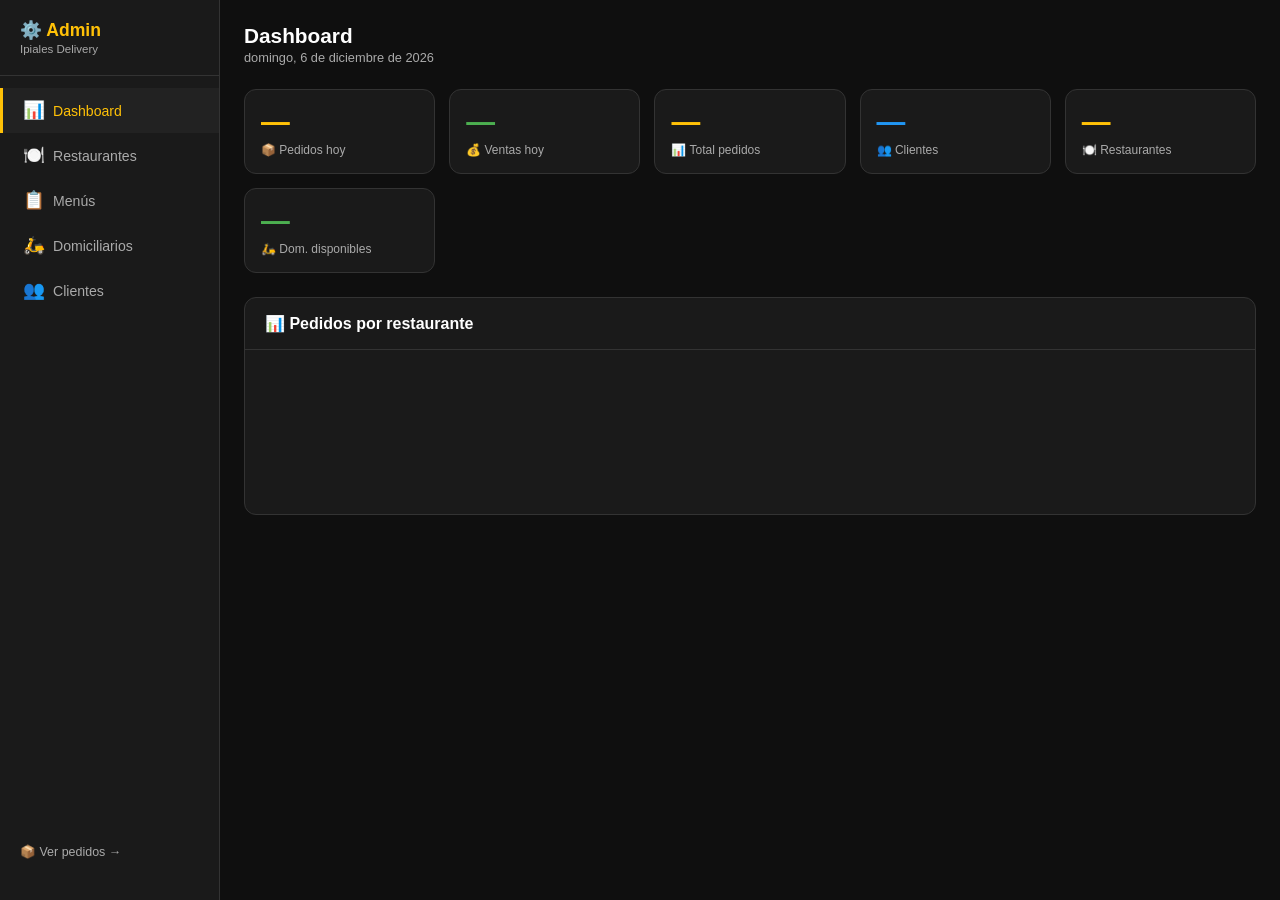
==== static/admin.html @ 7435d71d "Add files via upload" ====
<!DOCTYPE html>
<html lang="es">
<head>
<meta charset="UTF-8">
<meta name="viewport" content="width=device-width, initial-scale=1.0">
<title>Panel Admin — Ipiales Delivery</title>
<style>
*{margin:0;padding:0;box-sizing:border-box}
:root{--bg:#0f0f0f;--surface:#1a1a1a;--surface2:#222;--border:#333;--accent:#FFC107;--accent2:#F57C00;--text:#fff;--text2:#aaa;--red:#f44336;--green:#4CAF50;--blue:#2196F3}
body{font-family:'Segoe UI',sans-serif;background:var(--bg);color:var(--text);min-height:100vh}
/* LAYOUT */
.layout{display:flex;min-height:100vh}
.sidebar{width:220px;background:var(--surface);border-right:1px solid var(--border);padding:20px 0;position:fixed;top:0;left:0;height:100vh;display:flex;flex-direction:column;z-index:100}
.sidebar-logo{padding:0 20px 20px;border-bottom:1px solid var(--border);margin-bottom:12px}
.sidebar-logo h1{font-size:1.1rem;color:var(--accent)}
.sidebar-logo p{font-size:.72rem;color:var(--text2);margin-top:2px}
.nav-item{display:flex;align-items:center;gap:10px;padding:12px 20px;cursor:pointer;color:var(--text2);font-size:.88rem;transition:.15s;border-left:3px solid transparent}
.nav-item:hover{background:var(--surface2);color:var(--text)}
.nav-item.active{background:var(--surface2);color:var(--accent);border-left-color:var(--accent)}
.nav-item .icon{font-size:1.1rem;width:20px;text-align:center}
.main{margin-left:220px;padding:24px;flex:1}
/* TOPBAR */
.topbar{display:flex;justify-content:space-between;align-items:center;margin-bottom:24px;flex-wrap:wrap;gap:12px}
.topbar h2{font-size:1.3rem;font-weight:700}
.topbar p{font-size:.8rem;color:var(--text2);margin-top:2px}
/* STATS CARDS */
.stats-grid{display:grid;grid-template-columns:repeat(auto-fit,minmax(160px,1fr));gap:14px;margin-bottom:24px}
.stat-card{background:var(--surface);border:1px solid var(--border);border-radius:12px;padding:16px}
.stat-card .num{font-size:1.8rem;font-weight:700;color:var(--accent)}
.stat-card .lbl{font-size:.75rem;color:var(--text2);margin-top:4px}
.stat-card.green .num{color:var(--green)}
.stat-card.blue .num{color:var(--blue)}
/* SECTION */
.section{background:var(--surface);border:1px solid var(--border);border-radius:12px;overflow:hidden;margin-bottom:20px}
.section-header{display:flex;justify-content:space-between;align-items:center;padding:16px 20px;border-bottom:1px solid var(--border)}
.section-header h3{font-size:1rem;font-weight:700}
.section-body{padding:16px 20px}
/* BUTTONS */
.btn{padding:8px 16px;border:none;border-radius:8px;cursor:pointer;font-weight:600;font-size:.82rem;transition:.15s}
.btn-primary{background:var(--accent);color:#1a1a1a}.btn-primary:hover{background:var(--accent2)}
.btn-danger{background:var(--red);color:#fff}.btn-danger:hover{filter:brightness(.9)}
.btn-ghost{background:var(--surface2);color:var(--text2);border:1px solid var(--border)}.btn-ghost:hover{color:var(--text)}
.btn-sm{padding:5px 10px;font-size:.75rem}
.btn-success{background:var(--green);color:#fff}
/* TABLE */
table{width:100%;border-collapse:collapse;font-size:.84rem}
th{text-align:left;padding:10px 12px;color:var(--text2);font-weight:600;font-size:.75rem;text-transform:uppercase;border-bottom:1px solid var(--border)}
td{padding:10px 12px;border-bottom:1px solid var(--border);vertical-align:middle}
tr:last-child td{border-bottom:none}
tr:hover td{background:var(--surface2)}
/* BADGE */
.badge{display:inline-block;padding:2px 8px;border-radius:4px;font-size:.72rem;font-weight:700}
.badge-green{background:rgba(76,175,80,.2);color:var(--green)}
.badge-red{background:rgba(244,67,54,.2);color:var(--red)}
.badge-yellow{background:rgba(255,193,7,.2);color:var(--accent)}
/* MODAL */
.modal-overlay{position:fixed;inset:0;background:rgba(0,0,0,.7);display:flex;align-items:center;justify-content:center;z-index:999;padding:20px}
.modal{background:var(--surface);border:1px solid var(--border);border-radius:14px;padding:24px;width:100%;max-width:480px;max-height:90vh;overflow-y:auto}
.modal h3{font-size:1.1rem;margin-bottom:18px;font-weight:700}
.form-group{margin-bottom:14px}
.form-group label{display:block;font-size:.78rem;color:var(--text2);margin-bottom:6px;font-weight:600}
.form-group input,.form-group select,.form-group textarea{width:100%;padding:10px 12px;background:var(--surface2);border:1px solid var(--border);border-radius:8px;color:var(--text);font-size:.9rem;outline:none}
.form-group input:focus,.form-group select:focus,.form-group textarea:focus{border-color:var(--accent)}
.form-group textarea{resize:vertical;min-height:80px;font-family:inherit}
.modal-btns{display:flex;gap:8px;margin-top:18px;justify-content:flex-end}
/* TOGGLE */
.toggle-sm{width:36px;height:20px;background:#444;border-radius:10px;position:relative;cursor:pointer;transition:.2s;flex-shrink:0}
.toggle-sm.on{background:var(--green)}
.toggle-sm .knob{width:16px;height:16px;background:#fff;border-radius:50%;position:absolute;top:2px;left:2px;transition:.2s}
.toggle-sm.on .knob{left:18px}
/* CHART */
.chart-bars{display:flex;align-items:flex-end;gap:8px;height:120px;margin-top:12px}
.bar-wrap{flex:1;display:flex;flex-direction:column;align-items:center;gap:4px}
.bar{width:100%;background:linear-gradient(to top,var(--accent),var(--accent2));border-radius:4px 4px 0 0;min-height:4px;transition:.3s}
.bar-lbl{font-size:.65rem;color:var(--text2);text-align:center}
.bar-val{font-size:.7rem;color:var(--accent);font-weight:700}
/* EMPTY */
.empty-row td{text-align:center;color:var(--text2);padding:30px}
/* TOAST */
.toast{position:fixed;bottom:20px;right:20px;background:#333;color:#fff;padding:12px 18px;border-radius:10px;font-size:.85rem;opacity:0;transition:.3s;z-index:9999;pointer-events:none}
.toast.show{opacity:1}
.toast.success{background:#1b3a1b;border:1px solid var(--green);color:var(--green)}
.toast.error{background:#3a1b1b;border:1px solid var(--red);color:var(--red)}
/* RESPONSIVE */
@media(max-width:768px){.sidebar{display:none}.main{margin-left:0}}
</style>
</head>
<body>
<div class="layout">
  <!-- SIDEBAR -->
  <aside class="sidebar">
    <div class="sidebar-logo">
      <h1>⚙️ Admin</h1>
      <p>Ipiales Delivery</p>
    </div>
    <nav>
      <div class="nav-item active" onclick="showTab('dashboard')" id="nav-dashboard"><span class="icon">📊</span> Dashboard</div>
      <div class="nav-item" onclick="showTab('restaurantes')" id="nav-restaurantes"><span class="icon">🍽️</span> Restaurantes</div>
      <div class="nav-item" onclick="showTab('menu')" id="nav-menu"><span class="icon">📋</span> Menús</div>
      <div class="nav-item" onclick="showTab('domiciliarios')" id="nav-domiciliarios"><span class="icon">🛵</span> Domiciliarios</div>
      <div class="nav-item" onclick="showTab('clientes')" id="nav-clientes"><span class="icon">👥</span> Clientes</div>
    </nav>
    <div style="margin-top:auto;padding:20px">
      <a href="/panel" style="color:var(--text2);font-size:.78rem;text-decoration:none">📦 Ver pedidos →</a>
    </div>
  </aside>

  <!-- MAIN -->
  <main class="main">
    <!-- DASHBOARD -->
    <div id="tab-dashboard">
      <div class="topbar"><div><h2>Dashboard</h2><p id="fecha-actual"></p></div></div>
      <div class="stats-grid">
        <div class="stat-card"><div class="num" id="s-pedidos-hoy">—</div><div class="lbl">📦 Pedidos hoy</div></div>
        <div class="stat-card green"><div class="num" id="s-total-hoy">—</div><div class="lbl">💰 Ventas hoy</div></div>
        <div class="stat-card"><div class="num" id="s-total-pedidos">—</div><div class="lbl">📊 Total pedidos</div></div>
        <div class="stat-card blue"><div class="num" id="s-clientes">—</div><div class="lbl">👥 Clientes</div></div>
        <div class="stat-card"><div class="num" id="s-restaurantes">—</div><div class="lbl">🍽️ Restaurantes</div></div>
        <div class="stat-card green"><div class="num" id="s-doms-disp">—</div><div class="lbl">🛵 Dom. disponibles</div></div>
      </div>
      <div class="section">
        <div class="section-header"><h3>📊 Pedidos por restaurante</h3></div>
        <div class="section-body"><div class="chart-bars" id="chart-rest"></div></div>
      </div>
    </div>

    <!-- RESTAURANTES -->
    <div id="tab-restaurantes" style="display:none">
      <div class="topbar">
        <div><h2>Restaurantes</h2><p>Gestiona los restaurantes de la plataforma</p></div>
        <button class="btn btn-primary" onclick="abrirModalRestaurante()">+ Nuevo restaurante</button>
      </div>
      <div class="section">
        <table>
          <thead><tr><th>Nombre</th><th>Dirección</th><th>Horario</th><th>Estado</th><th>Acciones</th></tr></thead>
          <tbody id="tabla-restaurantes"><tr class="empty-row"><td colspan="5">Cargando...</td></tr></tbody>
        </table>
      </div>
    </div>

    <!-- MENÚ -->
    <div id="tab-menu" style="display:none">
      <div class="topbar">
        <div><h2>Menús</h2><p>Edita los ítems del menú por restaurante</p></div>
        <button class="btn btn-primary" onclick="abrirModalItem()">+ Nuevo ítem</button>
      </div>
      <div class="section" style="margin-bottom:14px">
        <div class="section-body">
          <label style="font-size:.8rem;color:var(--text2);margin-right:10px">Restaurante:</label>
          <select id="sel-rest-menu" onchange="cargarMenu()" style="background:var(--surface2);border:1px solid var(--border);color:var(--text);padding:8px 12px;border-radius:8px;font-size:.85rem">
            <option value="">Selecciona...</option>
          </select>
        </div>
      </div>
      <div class="section">
        <table>
          <thead><tr><th>Categoría</th><th>Descripción</th><th>Activo</th><th>Acciones</th></tr></thead>
          <tbody id="tabla-menu"><tr class="empty-row"><td colspan="4">Selecciona un restaurante</td></tr></tbody>
        </table>
      </div>
    </div>

    <!-- DOMICILIARIOS -->
    <div id="tab-domiciliarios" style="display:none">
      <div class="topbar">
        <div><h2>Domiciliarios</h2><p>Gestiona el equipo de domiciliarios</p></div>
        <button class="btn btn-primary" onclick="abrirModalDom()">+ Nuevo domiciliario</button>
      </div>
      <div class="section">
        <table>
          <thead><tr><th>Nombre</th><th>Teléfono</th><th>PIN</th><th>Disponible</th><th>Activo</th><th>Acciones</th></tr></thead>
          <tbody id="tabla-doms"><tr class="empty-row"><td colspan="6">Cargando...</td></tr></tbody>
        </table>
      </div>
    </div>

    <!-- CLIENTES -->
    <div id="tab-clientes" style="display:none">
      <div class="topbar"><div><h2>Clientes</h2><p>Clientes registrados en la plataforma</p></div></div>
      <div class="section">
        <table>
          <thead><tr><th>Nombre</th><th>Teléfono</th><th>Dirección</th><th>Registro</th></tr></thead>
          <tbody id="tabla-clientes"><tr class="empty-row"><td colspan="4">Cargando...</td></tr></tbody>
        </table>
      </div>
    </div>
  </main>
</div>

<!-- MODALES -->
<div id="modal-overlay" class="modal-overlay" style="display:none" onclick="if(event.target===this)cerrarModal()">
  <div class="modal" id="modal-content"></div>
</div>

<div class="toast" id="toast"></div>

<script>
const PW = "{{ADMIN_PW}}";
let tabActual = "dashboard";
let restaurantes = [];
function esc(s){return String(s??'').replace(/[&<>"']/g,c=>({'&':'&amp;','<':'&lt;','>':'&gt;','"':'&quot;',"'":'&#39;'}[c]));}

function toast(msg, tipo="") {
  const t = document.getElementById("toast");
  t.textContent = msg;
  t.className = `toast show ${tipo}`;
  setTimeout(() => t.className = "toast", 2500);
}

function showTab(tab) {
  document.getElementById(`tab-${tabActual}`).style.display = "none";
  document.getElementById(`nav-${tabActual}`).classList.remove("active");
  tabActual = tab;
  document.getElementById(`tab-${tab}`).style.display = "block";
  document.getElementById(`nav-${tab}`).classList.add("active");
  if (tab === "dashboard") cargarStats();
  if (tab === "restaurantes") cargarRestaurantes();
  if (tab === "menu") { cargarRestaurantes(); cargarMenu(); }
  if (tab === "domiciliarios") cargarDomiciliarios();
  if (tab === "clientes") cargarClientes();
}

async function api(method, path, body) {
  const isGet = method === "GET";
  const url = isGet ? `${path}?pw=${encodeURIComponent(PW)}` : path;
  const opts = { method, headers: {"Content-Type":"application/json"} };
  if (!isGet) opts.body = JSON.stringify({...body, pw: PW});
  const r = await fetch(url, opts);
  return r.json();
}

// ── DASHBOARD ──
async function cargarStats() {
  document.getElementById("fecha-actual").textContent = new Date().toLocaleDateString("es-CO", {weekday:"long",year:"numeric",month:"long",day:"numeric"});
  const d = await api("GET", "/api/admin/stats");
  if (!d.ok) return;
  const s = d.stats;
  document.getElementById("s-pedidos-hoy").textContent = s.pedidos_hoy;
  document.getElementById("s-total-hoy").textContent = "$" + Math.round(s.total_hoy).toLocaleString("es-CO");
  document.getElementById("s-total-pedidos").textContent = s.total_pedidos;
  document.getElementById("s-clientes").textContent = s.total_clientes;
  document.getElementById("s-restaurantes").textContent = s.total_restaurantes;
  document.getElementById("s-doms-disp").textContent = s.domiciliarios_disponibles;

  // Chart
  const chart = document.getElementById("chart-rest");
  const por = s.pedidos_por_restaurante || {};
  const max = Math.max(...Object.values(por), 1);
  chart.innerHTML = Object.entries(por).map(([nombre, cant]) => `
    <div class="bar-wrap">
      <div class="bar-val">${esc(cant)}</div>
      <div class="bar" style="height:${Math.max((cant/max)*100,4)}px"></div>
      <div class="bar-lbl">${esc(nombre.split(" ")[0])}</div>
    </div>
  `).join("") || "<p style='color:var(--text2);font-size:.85rem'>Sin datos aún</p>";
}

// ── RESTAURANTES ──
async function cargarRestaurantes() {
  const d = await api("GET", "/api/admin/restaurantes");
  if (!d.ok) return;
  restaurantes = d.data;
  // Llenar select de menú
  const sel = document.getElementById("sel-rest-menu");
  if (sel) {
    const val = sel.value;
    sel.innerHTML = '<option value="">Selecciona...</option>' + restaurantes.map(r => `<option value="${r.id}" ${r.id===val?"selected":""}>${esc(r.nombre)}</option>`).join("");
  }
  const tbody = document.getElementById("tabla-restaurantes");
  if (!tbody) return;
  if (!restaurantes.length) { tbody.innerHTML = '<tr class="empty-row"><td colspan="5">No hay restaurantes</td></tr>'; return; }
  tbody.innerHTML = restaurantes.map(r => `
    <tr>
      <td><strong>${esc(r.nombre)}</strong></td>
      <td style="color:var(--text2);font-size:.8rem">${esc(r.direccion||"—")}</td>
      <td style="font-size:.8rem">${esc(r.hora_inicio)}:00 – ${esc(r.hora_fin)}:00</td>
      <td><span class="badge ${r.activo?"badge-green":"badge-red"}">${r.activo?"Activo":"Bloqueado"}</span></td>
      <td style="display:flex;gap:6px;flex-wrap:wrap">
        <button class="btn btn-ghost btn-sm" onclick="abrirModalRestaurante(${JSON.stringify(r).replace(/"/g,"&quot;")})">✏️ Editar</button>
        <button class="btn btn-${r.activo?"danger":"success"} btn-sm" onclick="toggleRestaurante('${r.id}',${!r.activo})">${r.activo?"🚫 Bloquear":"✅ Activar"}</button>
        <button class="btn btn-danger btn-sm" onclick="eliminarRestaurante('${r.id}','${esc(r.nombre)}')">🗑️</button>
      </td>
    </tr>
  `).join("");
}

function abrirModalRestaurante(r) {
  const esEditar = !!r;
  document.getElementById("modal-content").innerHTML = `
    <h3>${esEditar?"✏️ Editar":"➕ Nuevo"} restaurante</h3>
    ${!esEditar?`<div class="form-group"><label>ID único (sin espacios, ej: las_bravas)</label><input id="f-id" value="${r?.id||""}" placeholder="las_bravas"></div>`:""}
    <div class="form-group"><label>Nombre</label><input id="f-nombre" value="${r?.nombre||""}" placeholder="Las Bravas"></div>
    <div class="form-group"><label>Dirección</label><input id="f-dir" value="${r?.direccion||""}" placeholder="Cra 4 #15-32, Ipiales"></div>
    <div class="form-group"><label>Hora apertura (0-23)</label><input id="f-hi" type="number" min="0" max="23" value="${r?.hora_inicio??12}"></div>
    <div class="form-group"><label>Hora cierre (0-23)</label><input id="f-hf" type="number" min="0" max="23" value="${r?.hora_fin??23}"></div>
    <div class="modal-btns">
      <button class="btn btn-ghost" onclick="cerrarModal()">Cancelar</button>
      <button class="btn btn-primary" onclick="guardarRestaurante(${esEditar},${esEditar?`'${r.id}'`:"null"})">Guardar</button>
    </div>
  `;
  document.getElementById("modal-overlay").style.display = "flex";
}

async function guardarRestaurante(esEditar, id) {
  const datos = {
    nombre: document.getElementById("f-nombre").value.trim(),
    direccion: document.getElementById("f-dir").value.trim(),
    hora_inicio: parseInt(document.getElementById("f-hi").value),
    hora_fin: parseInt(document.getElementById("f-hf").value),
  };
  if (!datos.nombre) { toast("El nombre es obligatorio","error"); return; }
  let d;
  if (esEditar) {
    d = await fetch(`/api/admin/restaurantes/${id}`, {method:"PUT",headers:{"Content-Type":"application/json"},body:JSON.stringify({...datos,pw:PW})}).then(r=>r.json());
  } else {
    const rid = document.getElementById("f-id").value.trim();
    if (!rid) { toast("El ID es obligatorio","error"); return; }
    d = await api("POST", "/api/admin/restaurantes", {...datos, id: rid});
  }
  if (d.ok) { toast("✅ Guardado","success"); cerrarModal(); cargarRestaurantes(); }
  else toast(d.msg||"Error","error");
}

async function toggleRestaurante(id, activo) {
  const d = await fetch(`/api/admin/restaurantes/${id}`, {method:"PUT",headers:{"Content-Type":"application/json"},body:JSON.stringify({activo,pw:PW})}).then(r=>r.json());
  if (d.ok) { toast(activo?"✅ Restaurante activado":"🚫 Restaurante bloqueado", activo?"success":""); cargarRestaurantes(); }
  else toast(d.msg||"Error","error");
}

async function eliminarRestaurante(id, nombre) {
  if (!confirm(`¿Eliminar "${nombre}"? Se borrará también su menú.`)) return;
  const d = await fetch(`/api/admin/restaurantes/${id}?pw=${encodeURIComponent(PW)}`, {method:"DELETE"}).then(r=>r.json());
  if (d.ok) { toast("🗑️ Restaurante eliminado"); cargarRestaurantes(); }
  else toast(d.msg||"Error","error");
}

// ── MENÚ ──
async function cargarMenu() {
  const rest_id = document.getElementById("sel-rest-menu")?.value;
  const tbody = document.getElementById("tabla-menu");
  if (!rest_id) { if(tbody) tbody.innerHTML='<tr class="empty-row"><td colspan="4">Selecciona un restaurante</td></tr>'; return; }
  const d = await api("GET", `/api/admin/menu/${rest_id}`);
  if (!d.ok || !tbody) return;
  if (!d.data.length) { tbody.innerHTML='<tr class="empty-row"><td colspan="4">Sin ítems en el menú</td></tr>'; return; }
  tbody.innerHTML = d.data.map(item => `
    <tr>
      <td><span class="badge badge-yellow">${esc(item.categoria)}</span></td>
      <td style="font-size:.8rem;max-width:300px;color:var(--text2)">${esc(item.descripcion.substring(0,80))}${item.descripcion.length>80?"...":""}</td>
      <td>
        <div class="toggle-sm ${item.activo?"on":""}" onclick="toggleItem(${item.id},${!item.activo})"><div class="knob"></div></div>
      </td>
      <td style="display:flex;gap:6px">
        <button class="btn btn-ghost btn-sm" onclick="abrirModalItem(${JSON.stringify(item).replace(/"/g,"&quot;")})">✏️</button>
        <button class="btn btn-danger btn-sm" onclick="eliminarItem(${item.id})">🗑️</button>
      </td>
    </tr>
  `).join("");
}

function abrirModalItem(item) {
  const esEditar = !!item;
  const rest_id = document.getElementById("sel-rest-menu")?.value || "";
  document.getElementById("modal-content").innerHTML = `
    <h3>${esEditar?"✏️ Editar":"➕ Nuevo"} ítem del menú</h3>
    ${!esEditar?`<div class="form-group"><label>Restaurante</label><select id="f-rest" style="width:100%;padding:10px;background:var(--surface2);border:1px solid var(--border);border-radius:8px;color:var(--text)">
      ${restaurantes.map(r=>`<option value="${r.id}" ${r.id===rest_id?"selected":""}>${esc(r.nombre)}</option>`).join("")}
    </select></div>`:""}
    <div class="form-group"><label>Categoría (ej: hamburguesas, bebidas)</label><input id="f-cat" value="${item?.categoria||""}" placeholder="hamburguesas"></div>
    <div class="form-group"><label>Descripción completa con precios</label><textarea id="f-desc" placeholder="Hamburguesas: Sencilla $15.000 / Doble $22.000">${item?.descripcion||""}</textarea></div>
    <div class="modal-btns">
      <button class="btn btn-ghost" onclick="cerrarModal()">Cancelar</button>
      <button class="btn btn-primary" onclick="guardarItem(${esEditar},${item?.id||"null"})">Guardar</button>
    </div>
  `;
  document.getElementById("modal-overlay").style.display = "flex";
}

async function guardarItem(esEditar, id) {
  const datos = {
    categoria: document.getElementById("f-cat").value.trim(),
    descripcion: document.getElementById("f-desc").value.trim(),
  };
  if (!datos.categoria || !datos.descripcion) { toast("Completa todos los campos","error"); return; }
  let d;
  if (esEditar) {
    d = await fetch(`/api/admin/menu/${id}`,{method:"PUT",headers:{"Content-Type":"application/json"},body:JSON.stringify({...datos,pw:PW})}).then(r=>r.json());
  } else {
    const rest_id = document.getElementById("f-rest")?.value || document.getElementById("sel-rest-menu")?.value;
    d = await api("POST", "/api/admin/menu", {...datos, restaurante_id: rest_id});
  }
  if (d.ok) { toast("✅ Guardado","success"); cerrarModal(); cargarMenu(); }
  else toast(d.msg||"Error","error");
}

async function toggleItem(id, activo) {
  const d = await fetch(`/api/admin/menu/${id}`,{method:"PUT",headers:{"Content-Type":"application/json"},body:JSON.stringify({activo,pw:PW})}).then(r=>r.json());
  if (d.ok) cargarMenu();
  else toast(d.msg||"Error","error");
}

async function eliminarItem(id) {
  if (!confirm("¿Eliminar este ítem del menú?")) return;
  const d = await fetch(`/api/admin/menu/${id}?pw=${encodeURIComponent(PW)}`,{method:"DELETE"}).then(r=>r.json());
  if (d.ok) { toast("🗑️ Ítem eliminado"); cargarMenu(); }
  else toast(d.msg||"Error","error");
}

// ── DOMICILIARIOS ──
async function cargarDomiciliarios() {
  const d = await api("GET", "/api/admin/domiciliarios");
  if (!d.ok) return;
  const tbody = document.getElementById("tabla-doms");
  if (!d.data.length) { tbody.innerHTML='<tr class="empty-row"><td colspan="6">No hay domiciliarios</td></tr>'; return; }
  tbody.innerHTML = d.data.map(dom => `
    <tr>
      <td><strong>${esc(dom.nombre)}</strong></td>
      <td style="color:var(--text2);font-size:.8rem">${esc(dom.telefono)}</td>
      <td><span class="badge badge-yellow">${esc(dom.pin||"—")}</span></td>
      <td><span class="badge ${dom.disponible?"badge-green":"badge-red"}">${dom.disponible?"En turno":"Fuera"}</span></td>
      <td><div class="toggle-sm ${dom.activo?"on":""}" onclick="toggleDom(${dom.id},${!dom.activo})"><div class="knob"></div></div></td>
      <td style="display:flex;gap:6px">
        <button class="btn btn-ghost btn-sm" onclick="abrirModalDom(${JSON.stringify(dom).replace(/"/g,"&quot;")})">✏️</button>
        <button class="btn btn-danger btn-sm" onclick="eliminarDom(${dom.id},'${esc(dom.nombre)}')">🗑️</button>
      </td>
    </tr>
  `).join("");
}

function abrirModalDom(dom) {
  const esEditar = !!dom;
  document.getElementById("modal-content").innerHTML = `
    <h3>${esEditar?"✏️ Editar":"➕ Nuevo"} domiciliario</h3>
    <div class="form-group"><label>Nombre</label><input id="f-nombre" value="${dom?.nombre||""}" placeholder="Juan"></div>
    <div class="form-group"><label>Teléfono (con código país, ej: 573145274437)</label><input id="f-tel" value="${dom?.telefono||""}" placeholder="573145274437"></div>
    <div class="form-group"><label>PIN (6 dígitos)</label><input id="f-pin" value="${dom?.pin||"123456"}" maxlength="6" placeholder="123456"></div>
    <div class="modal-btns">
      <button class="btn btn-ghost" onclick="cerrarModal()">Cancelar</button>
      <button class="btn btn-primary" onclick="guardarDom(${esEditar},${dom?.id||"null"})">Guardar</button>
    </div>
  `;
  document.getElementById("modal-overlay").style.display = "flex";
}

async function guardarDom(esEditar, id) {
  const datos = {
    nombre: document.getElementById("f-nombre").value.trim(),
    telefono: document.getElementById("f-tel").value.trim(),
    pin: document.getElementById("f-pin").value.trim(),
  };
  if (!datos.nombre || !datos.telefono) { toast("Nombre y teléfono son obligatorios","error"); return; }
  if (datos.pin.length !== 6 || !/^\d+$/.test(datos.pin)) { toast("El PIN debe tener 6 dígitos","error"); return; }
  let d;
  if (esEditar) {
    d = await fetch(`/api/admin/domiciliarios/${id}`,{method:"PUT",headers:{"Content-Type":"application/json"},body:JSON.stringify({...datos,pw:PW})}).then(r=>r.json());
  } else {
    d = await api("POST", "/api/admin/domiciliarios", datos);
  }
  if (d.ok) { toast("✅ Guardado","success"); cerrarModal(); cargarDomiciliarios(); }
  else toast(d.msg||"Error","error");
}

async function toggleDom(id, activo) {
  const d = await fetch(`/api/admin/domiciliarios/${id}`,{method:"PUT",headers:{"Content-Type":"application/json"},body:JSON.stringify({activo,pw:PW})}).then(r=>r.json());
  if (d.ok) cargarDomiciliarios();
  else toast(d.msg||"Error","error");
}

async function eliminarDom(id, nombre) {
  if (!confirm(`¿Eliminar a "${nombre}"?`)) return;
  const d = await fetch(`/api/admin/domiciliarios/${id}?pw=${encodeURIComponent(PW)}`,{method:"DELETE"}).then(r=>r.json());
  if (d.ok) { toast("🗑️ Eliminado"); cargarDomiciliarios(); }
  else toast(d.msg||"Error","error");
}

// ── CLIENTES ──
async function cargarClientes() {
  const d = await api("GET", "/api/admin/clientes");
  if (!d.ok) return;
  const tbody = document.getElementById("tabla-clientes");
  if (!d.data.length) { tbody.innerHTML='<tr class="empty-row"><td colspan="4">No hay clientes registrados</td></tr>'; return; }
  tbody.innerHTML = d.data.map(c => `
    <tr>
      <td><strong>${esc(c.nombre||"Sin nombre")}</strong></td>
      <td style="color:var(--text2);font-size:.8rem">+${esc(c.numero)}</td>
      <td style="font-size:.8rem;color:var(--text2)">${esc(c.direccion||"—")}</td>
      <td style="font-size:.75rem;color:var(--text2)">${c.fecha_registro?new Date(c.fecha_registro).toLocaleDateString("es-CO"):""}</td>
    </tr>
  `).join("");
}

function cerrarModal() { document.getElementById("modal-overlay").style.display = "none"; }

// Init
cargarStats();
</script>
</body>
</html>
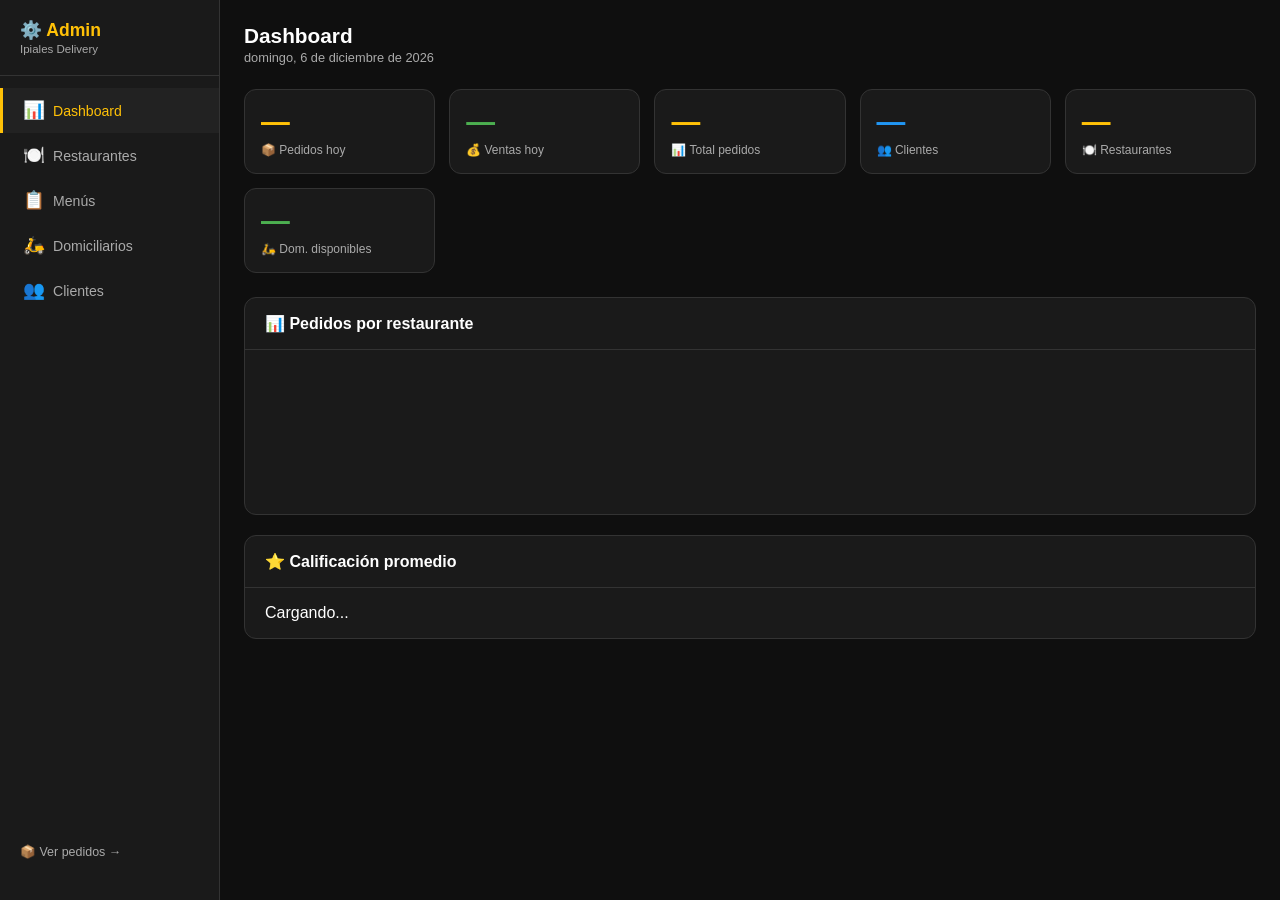
==== commit 609fa1f5: "Add files via upload" ====
--- a/static/admin.html
+++ b/static/admin.html
@@ -34,7 +34,7 @@
 .section{background:var(--surface);border:1px solid var(--border);border-radius:12px;overflow:hidden;margin-bottom:20px}
 .section-header{display:flex;justify-content:space-between;align-items:center;padding:16px 20px;border-bottom:1px solid var(--border)}
 .section-header h3{font-size:1rem;font-weight:700}
-.section-body{padding:16px 20px}
+.section-body{padding:16px 20px;overflow-x:auto;-webkit-overflow-scrolling:touch}
 /* BUTTONS */
 .btn{padding:8px 16px;border:none;border-radius:8px;cursor:pointer;font-weight:600;font-size:.82rem;transition:.15s}
 .btn-primary{background:var(--accent);color:#1a1a1a}.btn-primary:hover{background:var(--accent2)}
@@ -82,7 +82,36 @@
 .toast.success{background:#1b3a1b;border:1px solid var(--green);color:var(--green)}
 .toast.error{background:#3a1b1b;border:1px solid var(--red);color:var(--red)}
 /* RESPONSIVE */
-@media(max-width:768px){.sidebar{display:none}.main{margin-left:0}}
+@media(max-width:768px){
+  .layout{flex-direction:column}
+  .sidebar{
+    position:static;
+    width:100%;
+    height:auto;
+    flex-direction:row;
+    align-items:center;
+    padding:8px;
+    overflow-x:auto;
+    -webkit-overflow-scrolling:touch;
+  }
+  .sidebar-logo{display:none}
+  .sidebar nav{display:flex;flex-direction:row;gap:4px}
+  .nav-item{
+    flex-direction:column;
+    gap:2px;
+    padding:8px 12px;
+    border-left:none;
+    border-bottom:3px solid transparent;
+    white-space:nowrap;
+    font-size:.72rem;
+  }
+  .nav-item.active{border-left-color:transparent;border-bottom-color:var(--accent)}
+  .sidebar>div:last-child{margin-top:0!important;margin-left:auto;white-space:nowrap}
+  .main{margin-left:0;padding:16px}
+  .section{overflow-x:auto}
+  table{width:auto;min-width:560px}
+  td,th{white-space:nowrap}
+}
 </style>
 </head>
 <body>
@@ -122,6 +151,10 @@
         <div class="section-header"><h3>📊 Pedidos por restaurante</h3></div>
         <div class="section-body"><div class="chart-bars" id="chart-rest"></div></div>
       </div>
+      <div class="section">
+        <div class="section-header"><h3>⭐ Calificación promedio</h3></div>
+        <div class="section-body" id="calificaciones-list">Cargando...</div>
+      </div>
     </div>
 
     <!-- RESTAURANTES -->
@@ -253,6 +286,19 @@
       <div class="bar-lbl">${esc(nombre.split(" ")[0])}</div>
     </div>
   `).join("") || "<p style='color:var(--text2);font-size:.85rem'>Sin datos aún</p>";
+
+  // Calificaciones
+  const calList = document.getElementById("calificaciones-list");
+  const califs = s.promedio_calificacion_por_restaurante || {};
+  const califEntries = Object.entries(califs);
+  calList.innerHTML = califEntries.length
+    ? califEntries.map(([nombre, prom]) => `
+        <div style="display:flex;justify-content:space-between;padding:8px 0;border-bottom:1px solid var(--border);font-size:.85rem">
+          <span>${esc(nombre)}</span>
+          <span>⭐ ${esc(prom)}</span>
+        </div>
+      `).join("")
+    : "<p style='color:var(--text2);font-size:.85rem'>Aún no hay calificaciones</p>";
 }
 
 // ── RESTAURANTES ──
@@ -293,6 +339,7 @@
     <div class="form-group"><label>Dirección</label><input id="f-dir" value="${r?.direccion||""}" placeholder="Cra 4 #15-32, Ipiales"></div>
     <div class="form-group"><label>Hora apertura (0-23)</label><input id="f-hi" type="number" min="0" max="23" value="${r?.hora_inicio??12}"></div>
     <div class="form-group"><label>Hora cierre (0-23)</label><input id="f-hf" type="number" min="0" max="23" value="${r?.hora_fin??23}"></div>
+    <div class="form-group"><label>Contraseña del panel del restaurante (opcional)</label><input id="f-pw-panel" value="${r?.panel_password||""}" placeholder="Deja vacío para no darle panel propio"></div>
     <div class="modal-btns">
       <button class="btn btn-ghost" onclick="cerrarModal()">Cancelar</button>
       <button class="btn btn-primary" onclick="guardarRestaurante(${esEditar},${esEditar?`'${r.id}'`:"null"})">Guardar</button>
@@ -307,6 +354,7 @@
     direccion: document.getElementById("f-dir").value.trim(),
     hora_inicio: parseInt(document.getElementById("f-hi").value),
     hora_fin: parseInt(document.getElementById("f-hf").value),
+    panel_password: document.getElementById("f-pw-panel").value.trim(),
   };
   if (!datos.nombre) { toast("El nombre es obligatorio","error"); return; }
   let d;
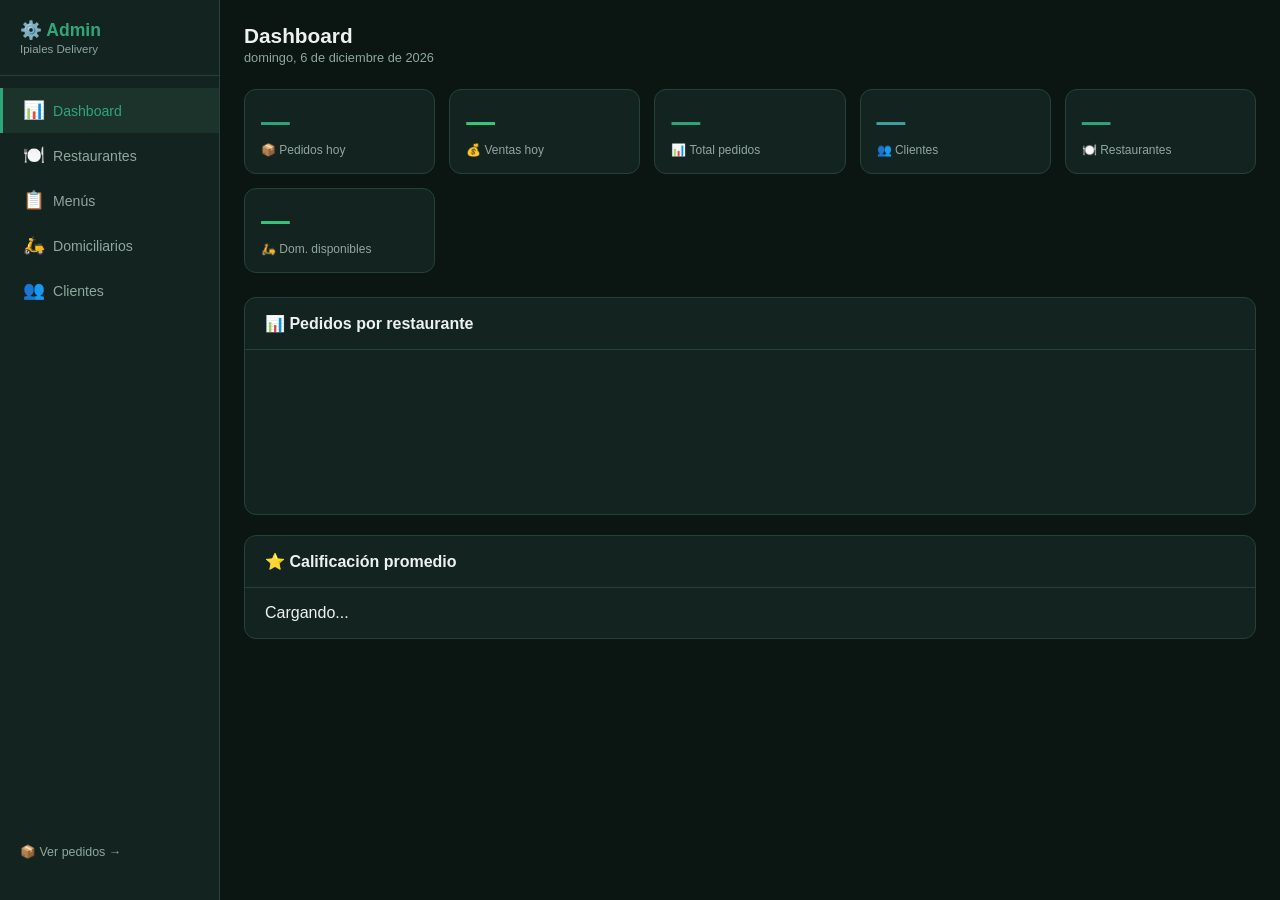
==== commit 40df6517: "Add files via upload" ====
--- a/static/admin.html
+++ b/static/admin.html
@@ -6,7 +6,7 @@
 <title>Panel Admin — Ipiales Delivery</title>
 <style>
 *{margin:0;padding:0;box-sizing:border-box}
-:root{--bg:#0f0f0f;--surface:#1a1a1a;--surface2:#222;--border:#333;--accent:#FFC107;--accent2:#F57C00;--text:#fff;--text2:#aaa;--red:#f44336;--green:#4CAF50;--blue:#2196F3}
+:root{--bg:#0B1512;--surface:#132420;--surface2:#1C332C;--border:#25423A;--accent:#2FA579;--accent2:#1F7A5C;--text:#EDF2F0;--text2:#8FA79C;--red:#E5484D;--green:#34C77B;--blue:#3FA0A0}
 body{font-family:'Segoe UI',sans-serif;background:var(--bg);color:var(--text);min-height:100vh}
 /* LAYOUT */
 .layout{display:flex;min-height:100vh}
@@ -55,7 +55,9 @@
 .badge-yellow{background:rgba(255,193,7,.2);color:var(--accent)}
 /* MODAL */
 .modal-overlay{position:fixed;inset:0;background:rgba(0,0,0,.7);display:flex;align-items:center;justify-content:center;z-index:999;padding:20px}
-.modal{background:var(--surface);border:1px solid var(--border);border-radius:14px;padding:24px;width:100%;max-width:480px;max-height:90vh;overflow-y:auto}
+.modal{position:relative;background:var(--surface);border:1px solid var(--border);border-radius:14px;padding:24px;width:100%;max-width:480px;max-height:90vh;overflow-y:auto}
+.modal-close{position:absolute;top:14px;right:14px;width:28px;height:28px;border:none;border-radius:50%;background:var(--surface2);color:var(--text2);font-size:1.2rem;line-height:1;cursor:pointer;display:flex;align-items:center;justify-content:center}
+.modal-close:hover{background:var(--border);color:var(--text)}
 .modal h3{font-size:1.1rem;margin-bottom:18px;font-weight:700}
 .form-group{margin-bottom:14px}
 .form-group label{display:block;font-size:.78rem;color:var(--text2);margin-bottom:6px;font-weight:600}
@@ -222,7 +224,10 @@
 
 <!-- MODALES -->
 <div id="modal-overlay" class="modal-overlay" style="display:none" onclick="if(event.target===this)cerrarModal()">
-  <div class="modal" id="modal-content"></div>
+  <div class="modal">
+    <button class="modal-close" onclick="cerrarModal()" aria-label="Cerrar">&times;</button>
+    <div id="modal-content"></div>
+  </div>
 </div>
 
 <div class="toast" id="toast"></div>
@@ -321,10 +326,12 @@
       <td style="color:var(--text2);font-size:.8rem">${esc(r.direccion||"—")}</td>
       <td style="font-size:.8rem">${esc(r.hora_inicio)}:00 – ${esc(r.hora_fin)}:00</td>
       <td><span class="badge ${r.activo?"badge-green":"badge-red"}">${r.activo?"Activo":"Bloqueado"}</span></td>
-      <td style="display:flex;gap:6px;flex-wrap:wrap">
-        <button class="btn btn-ghost btn-sm" onclick="abrirModalRestaurante(${JSON.stringify(r).replace(/"/g,"&quot;")})">✏️ Editar</button>
-        <button class="btn btn-${r.activo?"danger":"success"} btn-sm" onclick="toggleRestaurante('${r.id}',${!r.activo})">${r.activo?"🚫 Bloquear":"✅ Activar"}</button>
-        <button class="btn btn-danger btn-sm" onclick="eliminarRestaurante('${r.id}','${esc(r.nombre)}')">🗑️</button>
+      <td>
+        <div style="display:flex;gap:6px;flex-wrap:wrap">
+          <button class="btn btn-ghost btn-sm" onclick="abrirModalRestaurante(${JSON.stringify(r).replace(/"/g,"&quot;")})">✏️ Editar</button>
+          <button class="btn btn-${r.activo?"danger":"success"} btn-sm" onclick="toggleRestaurante('${r.id}',${!r.activo})">${r.activo?"🚫 Bloquear":"✅ Activar"}</button>
+          <button class="btn btn-danger btn-sm" title="Eliminar" onclick="eliminarRestaurante('${r.id}','${esc(r.nombre)}')">🗑️</button>
+        </div>
       </td>
     </tr>
   `).join("");
@@ -393,13 +400,15 @@
   tbody.innerHTML = d.data.map(item => `
     <tr>
       <td><span class="badge badge-yellow">${esc(item.categoria)}</span></td>
-      <td style="font-size:.8rem;max-width:300px;color:var(--text2)">${esc(item.descripcion.substring(0,80))}${item.descripcion.length>80?"...":""}</td>
+      <td style="font-size:.8rem;max-width:300px;color:var(--text2);white-space:normal;word-break:break-word">${esc(item.descripcion.substring(0,80))}${item.descripcion.length>80?"...":""}</td>
       <td>
         <div class="toggle-sm ${item.activo?"on":""}" onclick="toggleItem(${item.id},${!item.activo})"><div class="knob"></div></div>
       </td>
-      <td style="display:flex;gap:6px">
-        <button class="btn btn-ghost btn-sm" onclick="abrirModalItem(${JSON.stringify(item).replace(/"/g,"&quot;")})">✏️</button>
-        <button class="btn btn-danger btn-sm" onclick="eliminarItem(${item.id})">🗑️</button>
+      <td>
+        <div style="display:flex;gap:6px">
+          <button class="btn btn-ghost btn-sm" title="Editar" onclick="abrirModalItem(${JSON.stringify(item).replace(/"/g,"&quot;")})">✏️</button>
+          <button class="btn btn-danger btn-sm" title="Eliminar" onclick="eliminarItem(${item.id})">🗑️</button>
+        </div>
       </td>
     </tr>
   `).join("");
@@ -466,9 +475,11 @@
       <td><span class="badge badge-yellow">${esc(dom.pin||"—")}</span></td>
       <td><span class="badge ${dom.disponible?"badge-green":"badge-red"}">${dom.disponible?"En turno":"Fuera"}</span></td>
       <td><div class="toggle-sm ${dom.activo?"on":""}" onclick="toggleDom(${dom.id},${!dom.activo})"><div class="knob"></div></div></td>
-      <td style="display:flex;gap:6px">
-        <button class="btn btn-ghost btn-sm" onclick="abrirModalDom(${JSON.stringify(dom).replace(/"/g,"&quot;")})">✏️</button>
-        <button class="btn btn-danger btn-sm" onclick="eliminarDom(${dom.id},'${esc(dom.nombre)}')">🗑️</button>
+      <td>
+        <div style="display:flex;gap:6px">
+          <button class="btn btn-ghost btn-sm" title="Editar" onclick="abrirModalDom(${JSON.stringify(dom).replace(/"/g,"&quot;")})">✏️</button>
+          <button class="btn btn-danger btn-sm" title="Eliminar" onclick="eliminarDom(${dom.id},'${esc(dom.nombre)}')">🗑️</button>
+        </div>
       </td>
     </tr>
   `).join("");
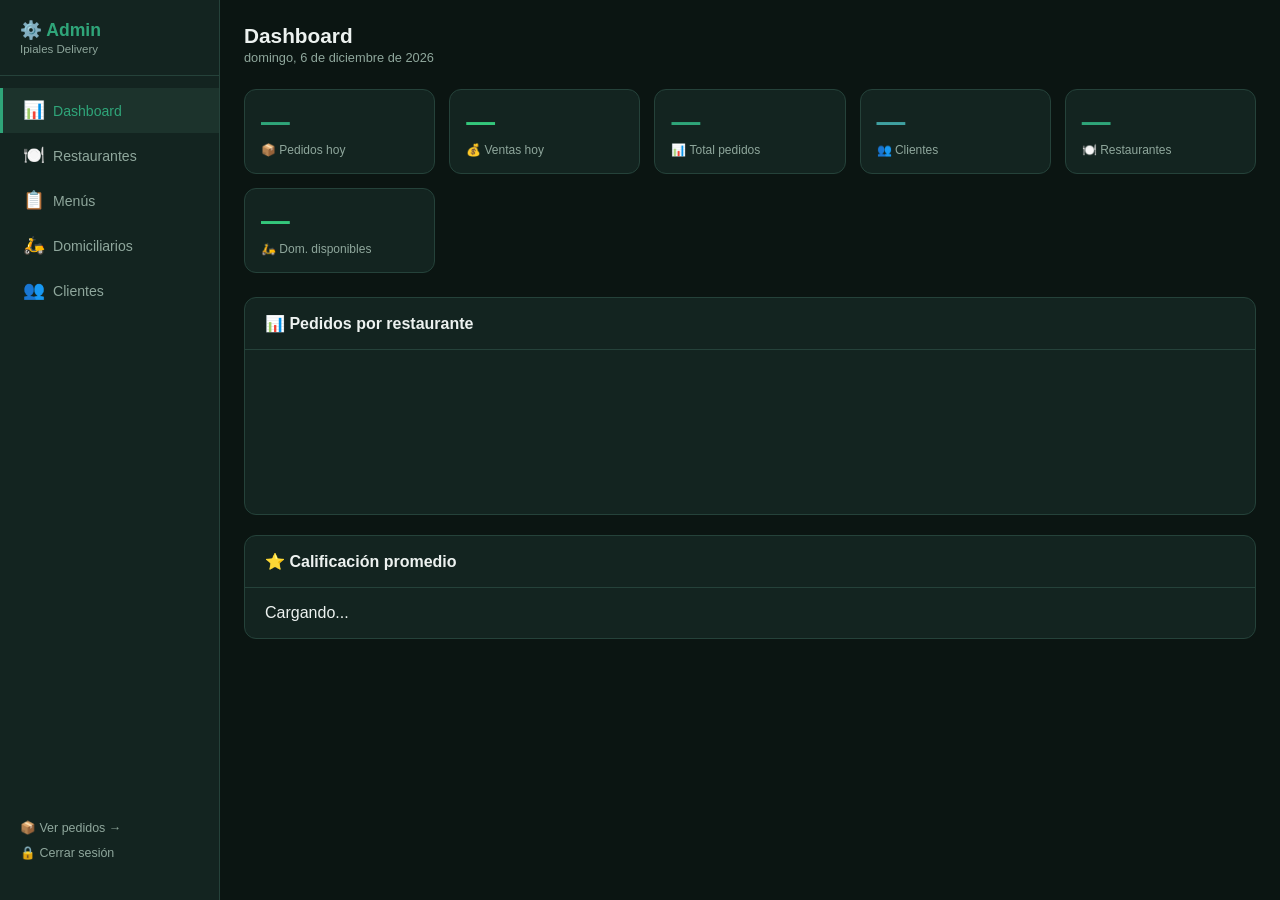
==== commit 841b5d2c: "Add files via upload" ====
--- a/static/admin.html
+++ b/static/admin.html
@@ -131,8 +131,9 @@
       <div class="nav-item" onclick="showTab('domiciliarios')" id="nav-domiciliarios"><span class="icon">🛵</span> Domiciliarios</div>
       <div class="nav-item" onclick="showTab('clientes')" id="nav-clientes"><span class="icon">👥</span> Clientes</div>
     </nav>
-    <div style="margin-top:auto;padding:20px">
+    <div style="margin-top:auto;padding:20px;display:flex;flex-direction:column;gap:10px">
       <a href="/panel" style="color:var(--text2);font-size:.78rem;text-decoration:none">📦 Ver pedidos →</a>
+      <a href="#" onclick="cerrarSesion();return false;" style="color:var(--text2);font-size:.78rem;text-decoration:none">🔒 Cerrar sesión</a>
     </div>
   </aside>
 
@@ -233,7 +234,6 @@
 <div class="toast" id="toast"></div>
 
 <script>
-const PW = "{{ADMIN_PW}}";
 let tabActual = "dashboard";
 let restaurantes = [];
 function esc(s){return String(s??'').replace(/[&<>"']/g,c=>({'&':'&amp;','<':'&lt;','>':'&gt;','"':'&quot;',"'":'&#39;'}[c]));}
@@ -260,10 +260,9 @@
 
 async function api(method, path, body) {
   const isGet = method === "GET";
-  const url = isGet ? `${path}?pw=${encodeURIComponent(PW)}` : path;
   const opts = { method, headers: {"Content-Type":"application/json"} };
-  if (!isGet) opts.body = JSON.stringify({...body, pw: PW});
-  const r = await fetch(url, opts);
+  if (!isGet) opts.body = JSON.stringify(body || {});
+  const r = await fetch(path, opts);
   return r.json();
 }
 
@@ -347,6 +346,25 @@
     <div class="form-group"><label>Hora apertura (0-23)</label><input id="f-hi" type="number" min="0" max="23" value="${r?.hora_inicio??12}"></div>
     <div class="form-group"><label>Hora cierre (0-23)</label><input id="f-hf" type="number" min="0" max="23" value="${r?.hora_fin??23}"></div>
     <div class="form-group"><label>Contraseña del panel del restaurante (opcional)</label><input id="f-pw-panel" value="${r?.panel_password||""}" placeholder="Deja vacío para no darle panel propio"></div>
+    <div class="form-group"><label>WhatsApp del restaurante para avisos de pedido (opcional)</label><input id="f-whatsapp-notif" value="${r?.whatsapp_notificacion||""}" placeholder="573145274437 (con código país, sin +)"></div>
+    ${(esEditar && r?.panel_password) ? `
+    <div class="form-group">
+      <label>Link del panel de este restaurante</label>
+      <div style="display:flex;gap:6px">
+        <input id="f-link-panel" value="${window.location.origin}/panel-restaurante" readonly style="color:var(--text2)">
+        <button type="button" class="btn btn-ghost btn-sm" onclick="copiarLinkPanel()">📋 Copiar</button>
+      </div>
+      <p style="font-size:.72rem;color:var(--text2);margin-top:6px">Comparte este link junto con la contraseña de arriba — el restaurante entra con esa contraseña.</p>
+    </div>` : ""}
+    <div class="form-group">
+      <label>Cómo enviar el menú cuando el cliente lo pida</label>
+      <select id="f-menu-modo">
+        <option value="texto" ${(!r?.menu_modo||r?.menu_modo==="texto")?"selected":""}>Texto automático (el que arma el bot)</option>
+        <option value="pdf" ${r?.menu_modo==="pdf"?"selected":""}>Enviar PDF (link al archivo)</option>
+        <option value="link" ${r?.menu_modo==="link"?"selected":""}>Enviar link de página web</option>
+      </select>
+    </div>
+    <div class="form-group"><label>Link del PDF o página (solo si elegiste PDF o link arriba)</label><input id="f-menu-url" value="${r?.menu_url||""}" placeholder="https://..."></div>
     <div class="modal-btns">
       <button class="btn btn-ghost" onclick="cerrarModal()">Cancelar</button>
       <button class="btn btn-primary" onclick="guardarRestaurante(${esEditar},${esEditar?`'${r.id}'`:"null"})">Guardar</button>
@@ -362,11 +380,14 @@
     hora_inicio: parseInt(document.getElementById("f-hi").value),
     hora_fin: parseInt(document.getElementById("f-hf").value),
     panel_password: document.getElementById("f-pw-panel").value.trim(),
+    whatsapp_notificacion: document.getElementById("f-whatsapp-notif").value.trim(),
+    menu_modo: document.getElementById("f-menu-modo").value,
+    menu_url: document.getElementById("f-menu-url").value.trim(),
   };
   if (!datos.nombre) { toast("El nombre es obligatorio","error"); return; }
   let d;
   if (esEditar) {
-    d = await fetch(`/api/admin/restaurantes/${id}`, {method:"PUT",headers:{"Content-Type":"application/json"},body:JSON.stringify({...datos,pw:PW})}).then(r=>r.json());
+    d = await fetch(`/api/admin/restaurantes/${id}`, {method:"PUT",headers:{"Content-Type":"application/json"},body:JSON.stringify(datos)}).then(r=>r.json());
   } else {
     const rid = document.getElementById("f-id").value.trim();
     if (!rid) { toast("El ID es obligatorio","error"); return; }
@@ -377,14 +398,14 @@
 }
 
 async function toggleRestaurante(id, activo) {
-  const d = await fetch(`/api/admin/restaurantes/${id}`, {method:"PUT",headers:{"Content-Type":"application/json"},body:JSON.stringify({activo,pw:PW})}).then(r=>r.json());
+  const d = await fetch(`/api/admin/restaurantes/${id}`, {method:"PUT",headers:{"Content-Type":"application/json"},body:JSON.stringify({activo})}).then(r=>r.json());
   if (d.ok) { toast(activo?"✅ Restaurante activado":"🚫 Restaurante bloqueado", activo?"success":""); cargarRestaurantes(); }
   else toast(d.msg||"Error","error");
 }
 
 async function eliminarRestaurante(id, nombre) {
   if (!confirm(`¿Eliminar "${nombre}"? Se borrará también su menú.`)) return;
-  const d = await fetch(`/api/admin/restaurantes/${id}?pw=${encodeURIComponent(PW)}`, {method:"DELETE"}).then(r=>r.json());
+  const d = await fetch(`/api/admin/restaurantes/${id}`, {method:"DELETE"}).then(r=>r.json());
   if (d.ok) { toast("🗑️ Restaurante eliminado"); cargarRestaurantes(); }
   else toast(d.msg||"Error","error");
 }
@@ -440,7 +461,7 @@
   if (!datos.categoria || !datos.descripcion) { toast("Completa todos los campos","error"); return; }
   let d;
   if (esEditar) {
-    d = await fetch(`/api/admin/menu/${id}`,{method:"PUT",headers:{"Content-Type":"application/json"},body:JSON.stringify({...datos,pw:PW})}).then(r=>r.json());
+    d = await fetch(`/api/admin/menu/${id}`,{method:"PUT",headers:{"Content-Type":"application/json"},body:JSON.stringify(datos)}).then(r=>r.json());
   } else {
     const rest_id = document.getElementById("f-rest")?.value || document.getElementById("sel-rest-menu")?.value;
     d = await api("POST", "/api/admin/menu", {...datos, restaurante_id: rest_id});
@@ -450,14 +471,14 @@
 }
 
 async function toggleItem(id, activo) {
-  const d = await fetch(`/api/admin/menu/${id}`,{method:"PUT",headers:{"Content-Type":"application/json"},body:JSON.stringify({activo,pw:PW})}).then(r=>r.json());
+  const d = await fetch(`/api/admin/menu/${id}`,{method:"PUT",headers:{"Content-Type":"application/json"},body:JSON.stringify({activo})}).then(r=>r.json());
   if (d.ok) cargarMenu();
   else toast(d.msg||"Error","error");
 }
 
 async function eliminarItem(id) {
   if (!confirm("¿Eliminar este ítem del menú?")) return;
-  const d = await fetch(`/api/admin/menu/${id}?pw=${encodeURIComponent(PW)}`,{method:"DELETE"}).then(r=>r.json());
+  const d = await fetch(`/api/admin/menu/${id}`,{method:"DELETE"}).then(r=>r.json());
   if (d.ok) { toast("🗑️ Ítem eliminado"); cargarMenu(); }
   else toast(d.msg||"Error","error");
 }
@@ -510,7 +531,7 @@
   if (datos.pin.length !== 6 || !/^\d+$/.test(datos.pin)) { toast("El PIN debe tener 6 dígitos","error"); return; }
   let d;
   if (esEditar) {
-    d = await fetch(`/api/admin/domiciliarios/${id}`,{method:"PUT",headers:{"Content-Type":"application/json"},body:JSON.stringify({...datos,pw:PW})}).then(r=>r.json());
+    d = await fetch(`/api/admin/domiciliarios/${id}`,{method:"PUT",headers:{"Content-Type":"application/json"},body:JSON.stringify(datos)}).then(r=>r.json());
   } else {
     d = await api("POST", "/api/admin/domiciliarios", datos);
   }
@@ -519,14 +540,14 @@
 }
 
 async function toggleDom(id, activo) {
-  const d = await fetch(`/api/admin/domiciliarios/${id}`,{method:"PUT",headers:{"Content-Type":"application/json"},body:JSON.stringify({activo,pw:PW})}).then(r=>r.json());
+  const d = await fetch(`/api/admin/domiciliarios/${id}`,{method:"PUT",headers:{"Content-Type":"application/json"},body:JSON.stringify({activo})}).then(r=>r.json());
   if (d.ok) cargarDomiciliarios();
   else toast(d.msg||"Error","error");
 }
 
 async function eliminarDom(id, nombre) {
   if (!confirm(`¿Eliminar a "${nombre}"?`)) return;
-  const d = await fetch(`/api/admin/domiciliarios/${id}?pw=${encodeURIComponent(PW)}`,{method:"DELETE"}).then(r=>r.json());
+  const d = await fetch(`/api/admin/domiciliarios/${id}`,{method:"DELETE"}).then(r=>r.json());
   if (d.ok) { toast("🗑️ Eliminado"); cargarDomiciliarios(); }
   else toast(d.msg||"Error","error");
 }
@@ -549,6 +570,20 @@
 
 function cerrarModal() { document.getElementById("modal-overlay").style.display = "none"; }
 
+async function cerrarSesion() {
+  await fetch("/admin/logout", { method: "POST" });
+  window.location.href = "/admin";
+}
+
+function copiarLinkPanel() {
+  const input = document.getElementById("f-link-panel");
+  input.select();
+  navigator.clipboard.writeText(input.value).then(
+    () => toast("✅ Link copiado", "success"),
+    () => toast("No se pudo copiar, cópialo manualmente", "error")
+  );
+}
+
 // Init
 cargarStats();
 </script>
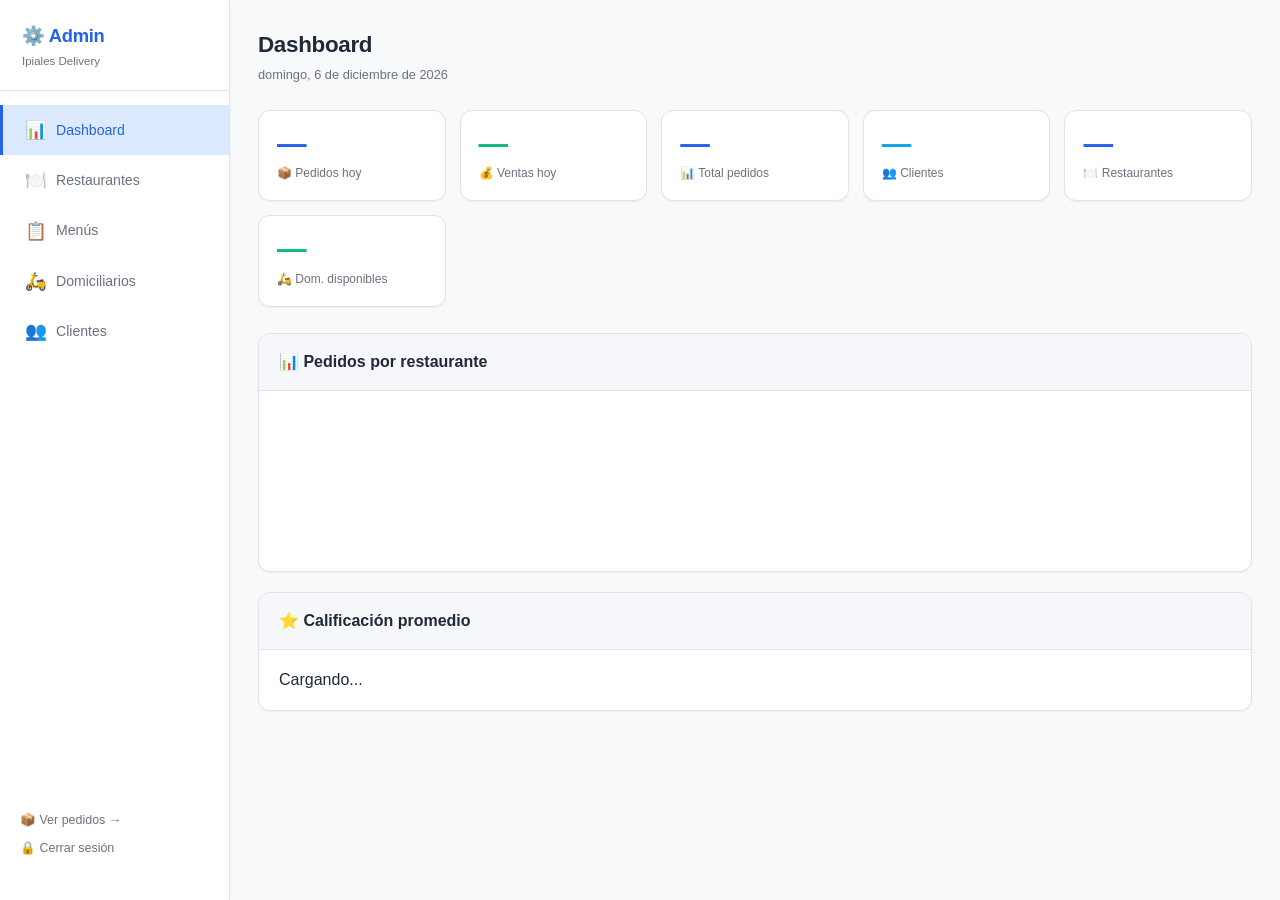
==== commit c2d4b1e1: "Add files via upload" ====
--- a/static/admin.html
+++ b/static/admin.html
@@ -6,83 +6,94 @@
 <title>Panel Admin — Ipiales Delivery</title>
 <style>
 *{margin:0;padding:0;box-sizing:border-box}
-:root{--bg:#0B1512;--surface:#132420;--surface2:#1C332C;--border:#25423A;--accent:#2FA579;--accent2:#1F7A5C;--text:#EDF2F0;--text2:#8FA79C;--red:#E5484D;--green:#34C77B;--blue:#3FA0A0}
-body{font-family:'Segoe UI',sans-serif;background:var(--bg);color:var(--text);min-height:100vh}
+:root{
+  --bg:#f8f9fa;--surface:#ffffff;--surface2:#f5f7fa;--border:#e0e4e8;
+  --accent:#2563eb;--accent2:#1d4ed8;--accent-light:#dbeafe;
+  --text:#1f2937;--text2:#6b7280;--text3:#9ca3af;
+  --red:#ef4444;--green:#10b981;--blue:#0ea5e9;--yellow:#f59e0b;
+  --red-light:#fee2e2;--green-light:#d1fae5;--yellow-light:#fef3c7;
+  --shadow-sm:0 1px 2px rgba(0,0,0,.05);
+  --shadow-md:0 4px 6px -1px rgba(0,0,0,.1);
+  --shadow-lg:0 10px 15px -3px rgba(0,0,0,.1);
+}
+body{font-family:-apple-system,BlinkMacSystemFont,'Segoe UI',sans-serif;background:var(--bg);color:var(--text);min-height:100vh;line-height:1.5}
 /* LAYOUT */
 .layout{display:flex;min-height:100vh}
-.sidebar{width:220px;background:var(--surface);border-right:1px solid var(--border);padding:20px 0;position:fixed;top:0;left:0;height:100vh;display:flex;flex-direction:column;z-index:100}
-.sidebar-logo{padding:0 20px 20px;border-bottom:1px solid var(--border);margin-bottom:12px}
-.sidebar-logo h1{font-size:1.1rem;color:var(--accent)}
-.sidebar-logo p{font-size:.72rem;color:var(--text2);margin-top:2px}
-.nav-item{display:flex;align-items:center;gap:10px;padding:12px 20px;cursor:pointer;color:var(--text2);font-size:.88rem;transition:.15s;border-left:3px solid transparent}
+.sidebar{width:230px;background:var(--surface);border-right:1px solid var(--border);padding:22px 0;position:fixed;top:0;left:0;height:100vh;display:flex;flex-direction:column;z-index:100;box-shadow:var(--shadow-sm)}
+.sidebar-logo{padding:0 22px 20px;border-bottom:1px solid var(--border);margin-bottom:14px}
+.sidebar-logo h1{font-size:1.15rem;color:var(--accent);font-weight:700;letter-spacing:-.3px}
+.sidebar-logo p{font-size:.72rem;color:var(--text2);margin-top:3px;font-weight:500}
+.nav-item{display:flex;align-items:center;gap:11px;padding:12px 22px;cursor:pointer;color:var(--text2);font-size:.88rem;font-weight:500;transition:all .18s ease;border-left:3px solid transparent}
 .nav-item:hover{background:var(--surface2);color:var(--text)}
-.nav-item.active{background:var(--surface2);color:var(--accent);border-left-color:var(--accent)}
+.nav-item.active{background:var(--accent-light);color:var(--accent);border-left-color:var(--accent)}
 .nav-item .icon{font-size:1.1rem;width:20px;text-align:center}
-.main{margin-left:220px;padding:24px;flex:1}
+.main{margin-left:230px;padding:28px;flex:1}
 /* TOPBAR */
-.topbar{display:flex;justify-content:space-between;align-items:center;margin-bottom:24px;flex-wrap:wrap;gap:12px}
-.topbar h2{font-size:1.3rem;font-weight:700}
-.topbar p{font-size:.8rem;color:var(--text2);margin-top:2px}
+.topbar{display:flex;justify-content:space-between;align-items:center;margin-bottom:26px;flex-wrap:wrap;gap:12px}
+.topbar h2{font-size:1.4rem;font-weight:700;letter-spacing:-.3px}
+.topbar p{font-size:.8rem;color:var(--text2);margin-top:3px}
 /* STATS CARDS */
-.stats-grid{display:grid;grid-template-columns:repeat(auto-fit,minmax(160px,1fr));gap:14px;margin-bottom:24px}
-.stat-card{background:var(--surface);border:1px solid var(--border);border-radius:12px;padding:16px}
-.stat-card .num{font-size:1.8rem;font-weight:700;color:var(--accent)}
-.stat-card .lbl{font-size:.75rem;color:var(--text2);margin-top:4px}
+.stats-grid{display:grid;grid-template-columns:repeat(auto-fit,minmax(160px,1fr));gap:14px;margin-bottom:26px}
+.stat-card{background:var(--surface);border:1px solid var(--border);border-radius:12px;padding:18px;box-shadow:var(--shadow-sm);transition:all .18s ease}
+.stat-card:hover{border-color:var(--accent);box-shadow:var(--shadow-md);transform:translateY(-2px)}
+.stat-card .num{font-size:1.85rem;font-weight:700;color:var(--accent);line-height:1}
+.stat-card .lbl{font-size:.75rem;color:var(--text2);margin-top:6px;font-weight:500}
 .stat-card.green .num{color:var(--green)}
 .stat-card.blue .num{color:var(--blue)}
 /* SECTION */
-.section{background:var(--surface);border:1px solid var(--border);border-radius:12px;overflow:hidden;margin-bottom:20px}
-.section-header{display:flex;justify-content:space-between;align-items:center;padding:16px 20px;border-bottom:1px solid var(--border)}
+.section{background:var(--surface);border:1px solid var(--border);border-radius:12px;overflow:hidden;margin-bottom:20px;box-shadow:var(--shadow-sm)}
+.section-header{display:flex;justify-content:space-between;align-items:center;padding:16px 20px;border-bottom:1px solid var(--border);background:var(--surface2)}
 .section-header h3{font-size:1rem;font-weight:700}
-.section-body{padding:16px 20px;overflow-x:auto;-webkit-overflow-scrolling:touch}
+.section-body{padding:18px 20px;overflow-x:auto;-webkit-overflow-scrolling:touch}
 /* BUTTONS */
-.btn{padding:8px 16px;border:none;border-radius:8px;cursor:pointer;font-weight:600;font-size:.82rem;transition:.15s}
-.btn-primary{background:var(--accent);color:#1a1a1a}.btn-primary:hover{background:var(--accent2)}
-.btn-danger{background:var(--red);color:#fff}.btn-danger:hover{filter:brightness(.9)}
-.btn-ghost{background:var(--surface2);color:var(--text2);border:1px solid var(--border)}.btn-ghost:hover{color:var(--text)}
-.btn-sm{padding:5px 10px;font-size:.75rem}
-.btn-success{background:var(--green);color:#fff}
+.btn{padding:9px 16px;border:none;border-radius:8px;cursor:pointer;font-weight:600;font-size:.82rem;transition:all .15s ease}
+.btn-primary{background:var(--accent);color:#fff;box-shadow:var(--shadow-sm)}.btn-primary:hover{background:var(--accent2);box-shadow:var(--shadow-md);transform:translateY(-1px)}
+.btn-danger{background:var(--red);color:#fff;box-shadow:var(--shadow-sm)}.btn-danger:hover{filter:brightness(.92);box-shadow:var(--shadow-md)}
+.btn-ghost{background:transparent;color:var(--text2);border:1px solid var(--border)}.btn-ghost:hover{background:var(--surface2);color:var(--text);border-color:var(--accent)}
+.btn-sm{padding:6px 11px;font-size:.75rem}
+.btn-success{background:var(--green);color:#fff;box-shadow:var(--shadow-sm)}.btn-success:hover{filter:brightness(.92);box-shadow:var(--shadow-md)}
 /* TABLE */
 table{width:100%;border-collapse:collapse;font-size:.84rem}
-th{text-align:left;padding:10px 12px;color:var(--text2);font-weight:600;font-size:.75rem;text-transform:uppercase;border-bottom:1px solid var(--border)}
-td{padding:10px 12px;border-bottom:1px solid var(--border);vertical-align:middle}
+th{text-align:left;padding:11px 14px;color:var(--text2);font-weight:600;font-size:.72rem;text-transform:uppercase;letter-spacing:.4px;border-bottom:1px solid var(--border);background:var(--surface2)}
+td{padding:11px 14px;border-bottom:1px solid var(--border);vertical-align:middle}
 tr:last-child td{border-bottom:none}
 tr:hover td{background:var(--surface2)}
 /* BADGE */
-.badge{display:inline-block;padding:2px 8px;border-radius:4px;font-size:.72rem;font-weight:700}
-.badge-green{background:rgba(76,175,80,.2);color:var(--green)}
-.badge-red{background:rgba(244,67,54,.2);color:var(--red)}
-.badge-yellow{background:rgba(255,193,7,.2);color:var(--accent)}
+.badge{display:inline-block;padding:3px 9px;border-radius:6px;font-size:.72rem;font-weight:700;letter-spacing:.2px}
+.badge-green{background:var(--green-light);color:var(--green)}
+.badge-red{background:var(--red-light);color:var(--red)}
+.badge-yellow{background:var(--yellow-light);color:var(--yellow)}
 /* MODAL */
-.modal-overlay{position:fixed;inset:0;background:rgba(0,0,0,.7);display:flex;align-items:center;justify-content:center;z-index:999;padding:20px}
-.modal{position:relative;background:var(--surface);border:1px solid var(--border);border-radius:14px;padding:24px;width:100%;max-width:480px;max-height:90vh;overflow-y:auto}
-.modal-close{position:absolute;top:14px;right:14px;width:28px;height:28px;border:none;border-radius:50%;background:var(--surface2);color:var(--text2);font-size:1.2rem;line-height:1;cursor:pointer;display:flex;align-items:center;justify-content:center}
-.modal-close:hover{background:var(--border);color:var(--text)}
-.modal h3{font-size:1.1rem;margin-bottom:18px;font-weight:700}
-.form-group{margin-bottom:14px}
+.modal-overlay{position:fixed;inset:0;background:rgba(0,0,0,.65);display:flex;align-items:center;justify-content:center;z-index:999;padding:20px;backdrop-filter:blur(2px)}
+.modal{position:relative;background:var(--surface);border:1px solid var(--border);border-radius:14px;padding:26px;width:100%;max-width:480px;max-height:90vh;overflow-y:auto;box-shadow:var(--shadow-lg)}
+.modal-close{position:absolute;top:14px;right:14px;width:30px;height:30px;border:none;border-radius:8px;background:var(--surface2);color:var(--text2);font-size:1.2rem;line-height:1;cursor:pointer;display:flex;align-items:center;justify-content:center;transition:all .15s ease}
+.modal-close:hover{background:var(--red-light);color:var(--red)}
+.modal h3{font-size:1.15rem;margin-bottom:18px;font-weight:700}
+.form-group{margin-bottom:15px}
 .form-group label{display:block;font-size:.78rem;color:var(--text2);margin-bottom:6px;font-weight:600}
-.form-group input,.form-group select,.form-group textarea{width:100%;padding:10px 12px;background:var(--surface2);border:1px solid var(--border);border-radius:8px;color:var(--text);font-size:.9rem;outline:none}
-.form-group input:focus,.form-group select:focus,.form-group textarea:focus{border-color:var(--accent)}
+.form-group input,.form-group select,.form-group textarea{width:100%;padding:10px 12px;background:var(--surface2);border:1px solid var(--border);border-radius:8px;color:var(--text);font-size:.9rem;outline:none;font-family:inherit;transition:all .15s ease}
+.form-group input:focus,.form-group select:focus,.form-group textarea:focus{border-color:var(--accent);box-shadow:0 0 0 3px var(--accent-light)}
 .form-group textarea{resize:vertical;min-height:80px;font-family:inherit}
-.modal-btns{display:flex;gap:8px;margin-top:18px;justify-content:flex-end}
+.modal-btns{display:flex;gap:8px;margin-top:20px;justify-content:flex-end}
 /* TOGGLE */
-.toggle-sm{width:36px;height:20px;background:#444;border-radius:10px;position:relative;cursor:pointer;transition:.2s;flex-shrink:0}
+.toggle-sm{width:38px;height:22px;background:var(--border);border-radius:11px;position:relative;cursor:pointer;transition:all .2s ease;flex-shrink:0}
 .toggle-sm.on{background:var(--green)}
-.toggle-sm .knob{width:16px;height:16px;background:#fff;border-radius:50%;position:absolute;top:2px;left:2px;transition:.2s}
+.toggle-sm .knob{width:18px;height:18px;background:#fff;border-radius:50%;position:absolute;top:2px;left:2px;transition:all .2s ease;box-shadow:var(--shadow-sm)}
 .toggle-sm.on .knob{left:18px}
 /* CHART */
-.chart-bars{display:flex;align-items:flex-end;gap:8px;height:120px;margin-top:12px}
-.bar-wrap{flex:1;display:flex;flex-direction:column;align-items:center;gap:4px}
-.bar{width:100%;background:linear-gradient(to top,var(--accent),var(--accent2));border-radius:4px 4px 0 0;min-height:4px;transition:.3s}
-.bar-lbl{font-size:.65rem;color:var(--text2);text-align:center}
-.bar-val{font-size:.7rem;color:var(--accent);font-weight:700}
+.chart-bars{display:flex;align-items:flex-end;gap:9px;height:130px;margin-top:14px}
+.bar-wrap{flex:1;display:flex;flex-direction:column;align-items:center;gap:5px}
+.bar{width:100%;background:linear-gradient(to top,var(--accent),var(--accent2));border-radius:5px 5px 0 0;min-height:4px;transition:all .3s ease;box-shadow:var(--shadow-sm)}
+.bar:hover{filter:brightness(1.1)}
+.bar-lbl{font-size:.68rem;color:var(--text2);text-align:center;font-weight:500}
+.bar-val{font-size:.72rem;color:var(--accent);font-weight:700}
 /* EMPTY */
-.empty-row td{text-align:center;color:var(--text2);padding:30px}
+.empty-row td{text-align:center;color:var(--text3);padding:36px 20px;font-size:.9rem}
 /* TOAST */
-.toast{position:fixed;bottom:20px;right:20px;background:#333;color:#fff;padding:12px 18px;border-radius:10px;font-size:.85rem;opacity:0;transition:.3s;z-index:9999;pointer-events:none}
-.toast.show{opacity:1}
-.toast.success{background:#1b3a1b;border:1px solid var(--green);color:var(--green)}
-.toast.error{background:#3a1b1b;border:1px solid var(--red);color:var(--red)}
+.toast{position:fixed;bottom:22px;right:22px;background:var(--surface);color:var(--text);padding:13px 19px;border-radius:10px;font-size:.85rem;opacity:0;transition:all .3s ease;z-index:9999;pointer-events:none;border:1px solid var(--border);box-shadow:var(--shadow-lg)}
+.toast.show{opacity:1;pointer-events:auto}
+.toast.success{background:var(--green-light);border-color:var(--green);color:var(--green)}
+.toast.error{background:var(--red-light);border-color:var(--red);color:var(--red)}
 /* RESPONSIVE */
 @media(max-width:768px){
   .layout{flex-direction:column}
@@ -92,7 +103,7 @@
     height:auto;
     flex-direction:row;
     align-items:center;
-    padding:8px;
+    padding:10px;
     overflow-x:auto;
     -webkit-overflow-scrolling:touch;
   }
@@ -100,12 +111,12 @@
   .sidebar nav{display:flex;flex-direction:row;gap:4px}
   .nav-item{
     flex-direction:column;
-    gap:2px;
+    gap:3px;
     padding:8px 12px;
     border-left:none;
     border-bottom:3px solid transparent;
     white-space:nowrap;
-    font-size:.72rem;
+    font-size:.7rem;
   }
   .nav-item.active{border-left-color:transparent;border-bottom-color:var(--accent)}
   .sidebar>div:last-child{margin-top:0!important;margin-left:auto;white-space:nowrap}
@@ -113,6 +124,13 @@
   .section{overflow-x:auto}
   table{width:auto;min-width:560px}
   td,th{white-space:nowrap}
+  .stats-grid{grid-template-columns:repeat(auto-fit,minmax(140px,1fr))}
+  .topbar{flex-direction:column;align-items:stretch}
+}
+@media(max-width:480px){
+  .main{padding:12px}
+  .modal{padding:20px}
+  .stats-grid{grid-template-columns:1fr}
 }
 </style>
 </head>
@@ -321,7 +339,12 @@
   if (!restaurantes.length) { tbody.innerHTML = '<tr class="empty-row"><td colspan="5">No hay restaurantes</td></tr>'; return; }
   tbody.innerHTML = restaurantes.map(r => `
     <tr>
-      <td><strong>${esc(r.nombre)}</strong></td>
+      <td>
+        <div style="display:flex;align-items:center;gap:8px">
+          ${r.logo_url ? `<img src="${r.logo_url}" style="width:32px;height:32px;object-fit:cover;border-radius:8px">` : `<div style="width:32px;height:32px;border-radius:8px;background:var(--surface2)"></div>`}
+          <div><strong>${esc(r.nombre)}</strong><br><span style="color:var(--text2);font-size:.72rem">${esc(r.categoria||"Sin categoría")}</span></div>
+        </div>
+      </td>
       <td style="color:var(--text2);font-size:.8rem">${esc(r.direccion||"—")}</td>
       <td style="font-size:.8rem">${esc(r.hora_inicio)}:00 – ${esc(r.hora_fin)}:00</td>
       <td><span class="badge ${r.activo?"badge-green":"badge-red"}">${r.activo?"Activo":"Bloqueado"}</span></td>
@@ -336,15 +359,66 @@
   `).join("");
 }
 
+const DIAS_SEMANA_JS = [
+  {key:'lunes', lbl:'Lunes'}, {key:'martes', lbl:'Martes'}, {key:'miercoles', lbl:'Miércoles'},
+  {key:'jueves', lbl:'Jueves'}, {key:'viernes', lbl:'Viernes'}, {key:'sabado', lbl:'Sábado'}, {key:'domingo', lbl:'Domingo'}
+];
+
+function renderHorarioEditor(horario) {
+  horario = horario || {};
+  return DIAS_SEMANA_JS.map(d => {
+    const cfg = horario[d.key] || {abierto:true, hora_inicio:11, hora_fin:22};
+    return `
+    <div style="display:flex;align-items:center;gap:8px;padding:6px 0;border-bottom:1px solid var(--border)">
+      <label style="flex:0 0 90px;font-size:.82rem">${d.lbl}</label>
+      <label style="display:flex;align-items:center;gap:4px;font-size:.78rem;color:var(--text2)">
+        <input type="checkbox" id="hor-cerrado-${d.key}" ${cfg.abierto?"":"checked"}> Cerrado
+      </label>
+      <input type="number" id="hor-inicio-${d.key}" min="0" max="23" value="${cfg.hora_inicio??11}" style="width:70px" placeholder="Abre">
+      <span>–</span>
+      <input type="number" id="hor-fin-${d.key}" min="0" max="23" value="${cfg.hora_fin??22}" style="width:70px" placeholder="Cierra">
+    </div>`;
+  }).join("");
+}
+
+function leerHorarioEditor() {
+  const horario = {};
+  DIAS_SEMANA_JS.forEach(d => {
+    horario[d.key] = {
+      abierto: !document.getElementById(`hor-cerrado-${d.key}`).checked,
+      hora_inicio: parseInt(document.getElementById(`hor-inicio-${d.key}`).value) || 0,
+      hora_fin: parseInt(document.getElementById(`hor-fin-${d.key}`).value) || 0,
+    };
+  });
+  return horario;
+}
+
+function toggleHorarioSemanal() {
+  document.getElementById("horario-semanal-editor").style.display =
+    document.getElementById("f-usar-horario-semanal").checked ? "block" : "none";
+}
+
 function abrirModalRestaurante(r) {
   const esEditar = !!r;
   document.getElementById("modal-content").innerHTML = `
     <h3>${esEditar?"✏️ Editar":"➕ Nuevo"} restaurante</h3>
     ${!esEditar?`<div class="form-group"><label>ID único (sin espacios, ej: las_bravas)</label><input id="f-id" value="${r?.id||""}" placeholder="las_bravas"></div>`:""}
     <div class="form-group"><label>Nombre</label><input id="f-nombre" value="${r?.nombre||""}" placeholder="Las Bravas"></div>
+    <div class="form-group"><label>Categoría (se muestra en la landing, ej: Pizzas y Pastas)</label><input id="f-categoria" value="${r?.categoria||""}" placeholder="Pizzas y Pastas"></div>
+    <div class="form-group"><label>Descripción corta para la landing</label><textarea id="f-descripcion" placeholder="Pizzas artesanales al horno de leña...">${r?.descripcion||""}</textarea></div>
+    <div class="form-group">
+      <label>Foto / logo para la landing</label>
+      ${r?.logo_url ? `<img src="${r.logo_url}" style="width:64px;height:64px;object-fit:cover;border-radius:12px;margin-bottom:8px;display:block">` : ""}
+      <input id="f-foto" type="file" accept="image/*">
+      <p style="font-size:.72rem;color:var(--text2);margin-top:6px">${esEditar ? "Sube una imagen para reemplazar la actual (se guarda al dar clic en Guardar)." : "Podrás subir la foto después de crear el restaurante, editándolo."}</p>
+    </div>
     <div class="form-group"><label>Dirección</label><input id="f-dir" value="${r?.direccion||""}" placeholder="Cra 4 #15-32, Ipiales"></div>
     <div class="form-group"><label>Hora apertura (0-23)</label><input id="f-hi" type="number" min="0" max="23" value="${r?.hora_inicio??12}"></div>
     <div class="form-group"><label>Hora cierre (0-23)</label><input id="f-hf" type="number" min="0" max="23" value="${r?.hora_fin??23}"></div>
+    <div class="form-group">
+      <label><input type="checkbox" id="f-usar-horario-semanal" ${r?.horario_semanal?"checked":""} onchange="toggleHorarioSemanal()"> Usar horario distinto por día de la semana (opcional)</label>
+      <div id="horario-semanal-editor" style="margin-top:10px;display:${r?.horario_semanal?"block":"none"}">${renderHorarioEditor(r?.horario_semanal)}</div>
+    </div>
     <div class="form-group"><label>Contraseña del panel del restaurante (opcional)</label><input id="f-pw-panel" value="${r?.panel_password||""}" placeholder="Deja vacío para no darle panel propio"></div>
     <div class="form-group"><label>WhatsApp del restaurante para avisos de pedido (opcional)</label><input id="f-whatsapp-notif" value="${r?.whatsapp_notificacion||""}" placeholder="573145274437 (con código país, sin +)"></div>
     ${(esEditar && r?.panel_password) ? `
@@ -376,25 +450,39 @@
 async function guardarRestaurante(esEditar, id) {
   const datos = {
     nombre: document.getElementById("f-nombre").value.trim(),
+    categoria: document.getElementById("f-categoria").value.trim(),
+    descripcion: document.getElementById("f-descripcion").value.trim(),
     direccion: document.getElementById("f-dir").value.trim(),
     hora_inicio: parseInt(document.getElementById("f-hi").value),
     hora_fin: parseInt(document.getElementById("f-hf").value),
+    horario_semanal: document.getElementById("f-usar-horario-semanal").checked ? leerHorarioEditor() : null,
     panel_password: document.getElementById("f-pw-panel").value.trim(),
     whatsapp_notificacion: document.getElementById("f-whatsapp-notif").value.trim(),
     menu_modo: document.getElementById("f-menu-modo").value,
     menu_url: document.getElementById("f-menu-url").value.trim(),
   };
   if (!datos.nombre) { toast("El nombre es obligatorio","error"); return; }
-  let d;
+  let d, rid;
   if (esEditar) {
+    rid = id;
     d = await fetch(`/api/admin/restaurantes/${id}`, {method:"PUT",headers:{"Content-Type":"application/json"},body:JSON.stringify(datos)}).then(r=>r.json());
   } else {
-    const rid = document.getElementById("f-id").value.trim();
+    rid = document.getElementById("f-id").value.trim();
     if (!rid) { toast("El ID es obligatorio","error"); return; }
     d = await api("POST", "/api/admin/restaurantes", {...datos, id: rid});
   }
-  if (d.ok) { toast("✅ Guardado","success"); cerrarModal(); cargarRestaurantes(); }
-  else toast(d.msg||"Error","error");
+  if (!d.ok) { toast(d.msg||"Error","error"); return; }
+
+  // Si eligió una foto nueva, la subimos aparte (multipart)
+  const inputFoto = document.getElementById("f-foto");
+  if (inputFoto && inputFoto.files && inputFoto.files[0]) {
+    const fd = new FormData();
+    fd.append("foto", inputFoto.files[0]);
+    const dFoto = await fetch(`/api/admin/restaurantes/${rid}/foto`, {method:"POST", body: fd}).then(r=>r.json());
+    if (!dFoto.ok) { toast("Guardado, pero la foto falló: " + (dFoto.msg||"error"), "error"); cerrarModal(); cargarRestaurantes(); return; }
+  }
+
+  toast("✅ Guardado","success"); cerrarModal(); cargarRestaurantes();
 }
 
 async function toggleRestaurante(id, activo) {
@@ -445,6 +533,7 @@
     </select></div>`:""}
     <div class="form-group"><label>Categoría (ej: hamburguesas, bebidas)</label><input id="f-cat" value="${item?.categoria||""}" placeholder="hamburguesas"></div>
     <div class="form-group"><label>Descripción completa con precios</label><textarea id="f-desc" placeholder="Hamburguesas: Sencilla $15.000 / Doble $22.000">${item?.descripcion||""}</textarea></div>
+    <div class="form-group"><label>Platos agotados hoy de esta categoría (separados por coma)</label><input id="f-agotados" value="${(item?.productos_agotados||[]).join(', ')}" placeholder="Papas, Malteada de fresa"></div>
     <div class="modal-btns">
       <button class="btn btn-ghost" onclick="cerrarModal()">Cancelar</button>
       <button class="btn btn-primary" onclick="guardarItem(${esEditar},${item?.id||"null"})">Guardar</button>
@@ -457,6 +546,7 @@
   const datos = {
     categoria: document.getElementById("f-cat").value.trim(),
     descripcion: document.getElementById("f-desc").value.trim(),
+    productos_agotados: document.getElementById("f-agotados").value.split(",").map(s=>s.trim()).filter(s=>s),
   };
   if (!datos.categoria || !datos.descripcion) { toast("Completa todos los campos","error"); return; }
   let d;
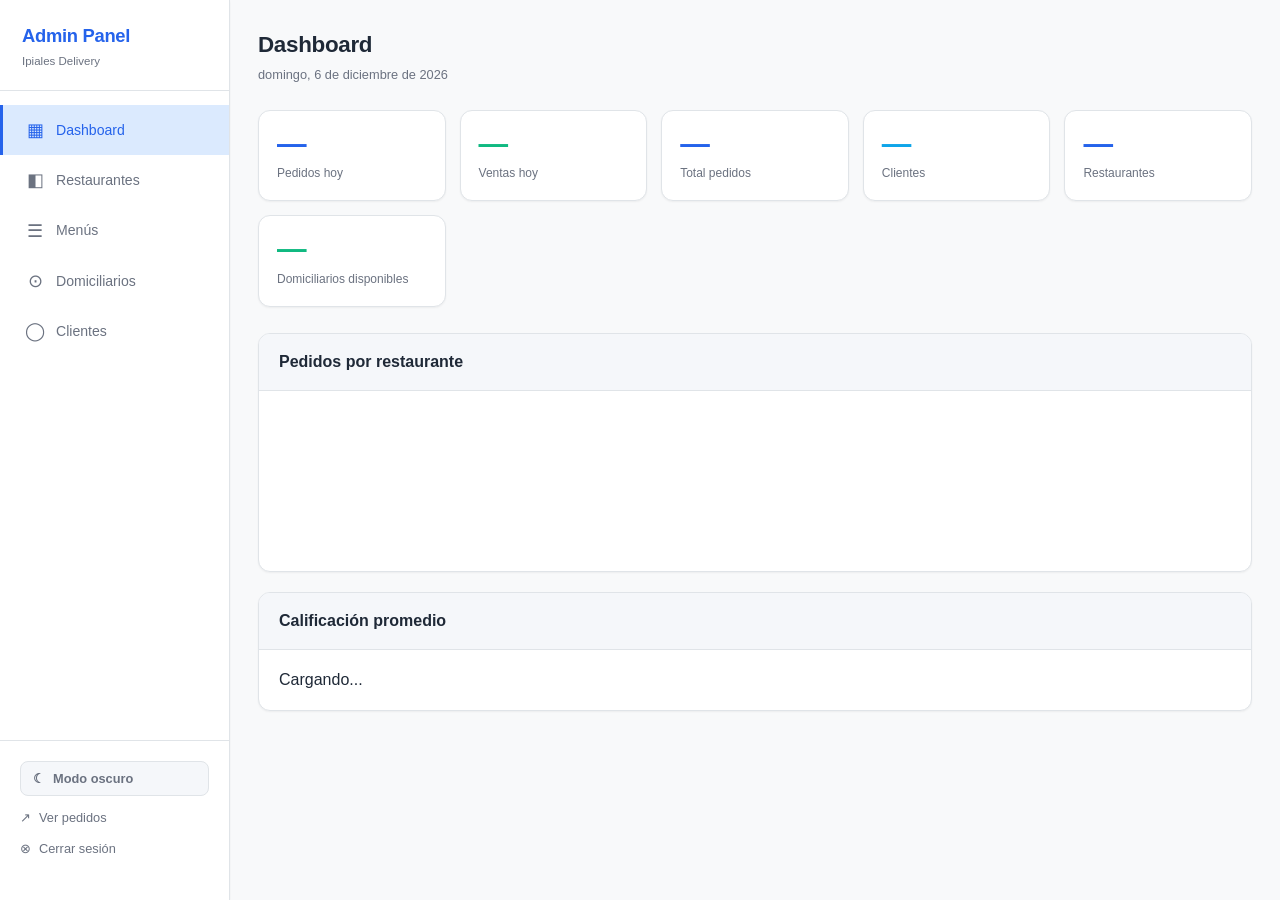
==== commit dfe5443e: "Add files via upload" ====
--- a/static/admin.html
+++ b/static/admin.html
@@ -16,7 +16,31 @@
   --shadow-md:0 4px 6px -1px rgba(0,0,0,.1);
   --shadow-lg:0 10px 15px -3px rgba(0,0,0,.1);
 }
-body{font-family:-apple-system,BlinkMacSystemFont,'Segoe UI',sans-serif;background:var(--bg);color:var(--text);min-height:100vh;line-height:1.5}
+:root[data-theme="dark"]{
+  --bg:#0f1419;--surface:#171d24;--surface2:#1f2731;--border:#2a323c;
+  --accent:#3b82f6;--accent2:#60a5fa;--accent-light:rgba(59,130,246,.18);
+  --text:#e5e7eb;--text2:#94a3b8;--text3:#64748b;
+  --red:#f87171;--green:#34d399;--blue:#38bdf8;--yellow:#fbbf24;
+  --red-light:rgba(248,113,113,.15);--green-light:rgba(52,211,153,.15);--yellow-light:rgba(251,191,36,.15);
+  --shadow-sm:0 1px 2px rgba(0,0,0,.35);
+  --shadow-md:0 4px 6px -1px rgba(0,0,0,.4);
+  --shadow-lg:0 10px 15px -3px rgba(0,0,0,.5);
+}
+@media(prefers-color-scheme:dark){
+  :root:not([data-theme="light"]):not([data-theme="dark"]){
+    --bg:#0f1419;--surface:#171d24;--surface2:#1f2731;--border:#2a323c;
+    --accent:#3b82f6;--accent2:#60a5fa;--accent-light:rgba(59,130,246,.18);
+    --text:#e5e7eb;--text2:#94a3b8;--text3:#64748b;
+    --red:#f87171;--green:#34d399;--blue:#38bdf8;--yellow:#fbbf24;
+    --red-light:rgba(248,113,113,.15);--green-light:rgba(52,211,153,.15);--yellow-light:rgba(251,191,36,.15);
+    --shadow-sm:0 1px 2px rgba(0,0,0,.35);
+    --shadow-md:0 4px 6px -1px rgba(0,0,0,.4);
+    --shadow-lg:0 10px 15px -3px rgba(0,0,0,.5);
+  }
+}
+body{font-family:-apple-system,BlinkMacSystemFont,'Segoe UI',sans-serif;background:var(--bg);color:var(--text);min-height:100vh;line-height:1.5;transition:background .2s ease,color .2s ease}
+.theme-toggle{display:flex;align-items:center;gap:8px;padding:9px 12px;background:var(--surface2);border:1px solid var(--border);border-radius:8px;color:var(--text2);font-size:.8rem;font-weight:600;cursor:pointer;transition:all .15s ease;width:100%}
+.theme-toggle:hover{color:var(--text);border-color:var(--accent)}
 /* LAYOUT */
 .layout{display:flex;min-height:100vh}
 .sidebar{width:230px;background:var(--surface);border-right:1px solid var(--border);padding:22px 0;position:fixed;top:0;left:0;height:100vh;display:flex;flex-direction:column;z-index:100;box-shadow:var(--shadow-sm)}
@@ -51,6 +75,7 @@
 .btn-danger{background:var(--red);color:#fff;box-shadow:var(--shadow-sm)}.btn-danger:hover{filter:brightness(.92);box-shadow:var(--shadow-md)}
 .btn-ghost{background:transparent;color:var(--text2);border:1px solid var(--border)}.btn-ghost:hover{background:var(--surface2);color:var(--text);border-color:var(--accent)}
 .btn-sm{padding:6px 11px;font-size:.75rem}
+.btn-icon{width:34px;height:34px;padding:0;display:flex;align-items:center;justify-content:center;border-radius:8px;font-size:1rem}
 .btn-success{background:var(--green);color:#fff;box-shadow:var(--shadow-sm)}.btn-success:hover{filter:brightness(.92);box-shadow:var(--shadow-md)}
 /* TABLE */
 table{width:100%;border-collapse:collapse;font-size:.84rem}
@@ -139,19 +164,20 @@
   <!-- SIDEBAR -->
   <aside class="sidebar">
     <div class="sidebar-logo">
-      <h1>⚙️ Admin</h1>
+      <h1>Admin Panel</h1>
       <p>Ipiales Delivery</p>
     </div>
     <nav>
-      <div class="nav-item active" onclick="showTab('dashboard')" id="nav-dashboard"><span class="icon">📊</span> Dashboard</div>
-      <div class="nav-item" onclick="showTab('restaurantes')" id="nav-restaurantes"><span class="icon">🍽️</span> Restaurantes</div>
-      <div class="nav-item" onclick="showTab('menu')" id="nav-menu"><span class="icon">📋</span> Menús</div>
-      <div class="nav-item" onclick="showTab('domiciliarios')" id="nav-domiciliarios"><span class="icon">🛵</span> Domiciliarios</div>
-      <div class="nav-item" onclick="showTab('clientes')" id="nav-clientes"><span class="icon">👥</span> Clientes</div>
+      <div class="nav-item active" onclick="showTab('dashboard')" id="nav-dashboard"><span class="icon">▦</span> Dashboard</div>
+      <div class="nav-item" onclick="showTab('restaurantes')" id="nav-restaurantes"><span class="icon">◧</span> Restaurantes</div>
+      <div class="nav-item" onclick="showTab('menu')" id="nav-menu"><span class="icon">☰</span> Menús</div>
+      <div class="nav-item" onclick="showTab('domiciliarios')" id="nav-domiciliarios"><span class="icon">⊙</span> Domiciliarios</div>
+      <div class="nav-item" onclick="showTab('clientes')" id="nav-clientes"><span class="icon">◯</span> Clientes</div>
     </nav>
-    <div style="margin-top:auto;padding:20px;display:flex;flex-direction:column;gap:10px">
-      <a href="/panel" style="color:var(--text2);font-size:.78rem;text-decoration:none">📦 Ver pedidos →</a>
-      <a href="#" onclick="cerrarSesion();return false;" style="color:var(--text2);font-size:.78rem;text-decoration:none">🔒 Cerrar sesión</a>
+    <div style="margin-top:auto;padding:20px;display:flex;flex-direction:column;gap:12px;border-top:1px solid var(--border)">
+      <button class="theme-toggle" onclick="toggleTheme()" id="theme-toggle-btn"><span id="theme-toggle-icon">☾</span> <span id="theme-toggle-label">Modo oscuro</span></button>
+      <a href="/panel" style="color:var(--text2);font-size:.8rem;text-decoration:none;display:flex;align-items:center;gap:8px" onmouseover="this.style.color='var(--accent)'" onmouseout="this.style.color='var(--text2)'"><span>↗</span> Ver pedidos</a>
+      <a href="#" onclick="cerrarSesion();return false;" style="color:var(--text2);font-size:.8rem;text-decoration:none;display:flex;align-items:center;gap:8px" onmouseover="this.style.color='var(--red)'" onmouseout="this.style.color='var(--text2)'"><span>⊗</span> Cerrar sesión</a>
     </div>
   </aside>
 
@@ -161,19 +187,19 @@
     <div id="tab-dashboard">
       <div class="topbar"><div><h2>Dashboard</h2><p id="fecha-actual"></p></div></div>
       <div class="stats-grid">
-        <div class="stat-card"><div class="num" id="s-pedidos-hoy">—</div><div class="lbl">📦 Pedidos hoy</div></div>
-        <div class="stat-card green"><div class="num" id="s-total-hoy">—</div><div class="lbl">💰 Ventas hoy</div></div>
-        <div class="stat-card"><div class="num" id="s-total-pedidos">—</div><div class="lbl">📊 Total pedidos</div></div>
-        <div class="stat-card blue"><div class="num" id="s-clientes">—</div><div class="lbl">👥 Clientes</div></div>
-        <div class="stat-card"><div class="num" id="s-restaurantes">—</div><div class="lbl">🍽️ Restaurantes</div></div>
-        <div class="stat-card green"><div class="num" id="s-doms-disp">—</div><div class="lbl">🛵 Dom. disponibles</div></div>
+        <div class="stat-card"><div class="num" id="s-pedidos-hoy">—</div><div class="lbl">Pedidos hoy</div></div>
+        <div class="stat-card green"><div class="num" id="s-total-hoy">—</div><div class="lbl">Ventas hoy</div></div>
+        <div class="stat-card"><div class="num" id="s-total-pedidos">—</div><div class="lbl">Total pedidos</div></div>
+        <div class="stat-card blue"><div class="num" id="s-clientes">—</div><div class="lbl">Clientes</div></div>
+        <div class="stat-card"><div class="num" id="s-restaurantes">—</div><div class="lbl">Restaurantes</div></div>
+        <div class="stat-card green"><div class="num" id="s-doms-disp">—</div><div class="lbl">Domiciliarios disponibles</div></div>
       </div>
       <div class="section">
-        <div class="section-header"><h3>📊 Pedidos por restaurante</h3></div>
+        <div class="section-header"><h3>Pedidos por restaurante</h3></div>
         <div class="section-body"><div class="chart-bars" id="chart-rest"></div></div>
       </div>
       <div class="section">
-        <div class="section-header"><h3>⭐ Calificación promedio</h3></div>
+        <div class="section-header"><h3>Calificación promedio</h3></div>
         <div class="section-body" id="calificaciones-list">Cargando...</div>
       </div>
     </div>
@@ -255,6 +281,26 @@
 let tabActual = "dashboard";
 let restaurantes = [];
 function esc(s){return String(s??'').replace(/[&<>"']/g,c=>({'&':'&amp;','<':'&lt;','>':'&gt;','"':'&quot;',"'":'&#39;'}[c]));}
+
+// ── TEMA CLARO / OSCURO ──
+function aplicarTema(tema) {
+  document.documentElement.setAttribute("data-theme", tema);
+  document.getElementById("theme-toggle-icon").textContent = tema === "dark" ? "☀" : "☾";
+  document.getElementById("theme-toggle-label").textContent = tema === "dark" ? "Modo claro" : "Modo oscuro";
+}
+
+function toggleTheme() {
+  const actual = document.documentElement.getAttribute("data-theme");
+  const nuevo = actual === "dark" ? "light" : "dark";
+  localStorage.setItem("admin-theme", nuevo);
+  aplicarTema(nuevo);
+}
+
+(function initTema() {
+  const guardado = localStorage.getItem("admin-theme");
+  const tema = guardado || (window.matchMedia("(prefers-color-scheme: dark)").matches ? "dark" : "light");
+  aplicarTema(tema);
+})();
 
 function toast(msg, tipo="") {
   const t = document.getElementById("toast");
@@ -317,7 +363,7 @@
     ? califEntries.map(([nombre, prom]) => `
         <div style="display:flex;justify-content:space-between;padding:8px 0;border-bottom:1px solid var(--border);font-size:.85rem">
           <span>${esc(nombre)}</span>
-          <span>⭐ ${esc(prom)}</span>
+          <span>${esc(prom)} ★</span>
         </div>
       `).join("")
     : "<p style='color:var(--text2);font-size:.85rem'>Aún no hay calificaciones</p>";
@@ -350,9 +396,9 @@
       <td><span class="badge ${r.activo?"badge-green":"badge-red"}">${r.activo?"Activo":"Bloqueado"}</span></td>
       <td>
         <div style="display:flex;gap:6px;flex-wrap:wrap">
-          <button class="btn btn-ghost btn-sm" onclick="abrirModalRestaurante(${JSON.stringify(r).replace(/"/g,"&quot;")})">✏️ Editar</button>
-          <button class="btn btn-${r.activo?"danger":"success"} btn-sm" onclick="toggleRestaurante('${r.id}',${!r.activo})">${r.activo?"🚫 Bloquear":"✅ Activar"}</button>
-          <button class="btn btn-danger btn-sm" title="Eliminar" onclick="eliminarRestaurante('${r.id}','${esc(r.nombre)}')">🗑️</button>
+          <button class="btn btn-ghost btn-sm" onclick="abrirModalRestaurante(${JSON.stringify(r).replace(/"/g,"&quot;")})">Editar</button>
+          <button class="btn btn-${r.activo?"danger":"success"} btn-sm" onclick="toggleRestaurante('${r.id}',${!r.activo})">${r.activo?"Bloquear":"Activar"}</button>
+          <button class="btn btn-danger btn-sm btn-icon" title="Eliminar" onclick="eliminarRestaurante('${r.id}','${esc(r.nombre)}')">✕</button>
         </div>
       </td>
     </tr>
@@ -401,7 +447,7 @@
 function abrirModalRestaurante(r) {
   const esEditar = !!r;
   document.getElementById("modal-content").innerHTML = `
-    <h3>${esEditar?"✏️ Editar":"➕ Nuevo"} restaurante</h3>
+    <h3>${esEditar?"Editar":"Nuevo"} restaurante</h3>
     ${!esEditar?`<div class="form-group"><label>ID único (sin espacios, ej: las_bravas)</label><input id="f-id" value="${r?.id||""}" placeholder="las_bravas"></div>`:""}
     <div class="form-group"><label>Nombre</label><input id="f-nombre" value="${r?.nombre||""}" placeholder="Las Bravas"></div>
     <div class="form-group"><label>Categoría (se muestra en la landing, ej: Pizzas y Pastas)</label><input id="f-categoria" value="${r?.categoria||""}" placeholder="Pizzas y Pastas"></div>
@@ -421,12 +467,15 @@
     </div>
     <div class="form-group"><label>Contraseña del panel del restaurante (opcional)</label><input id="f-pw-panel" value="${r?.panel_password||""}" placeholder="Deja vacío para no darle panel propio"></div>
     <div class="form-group"><label>WhatsApp del restaurante para avisos de pedido (opcional)</label><input id="f-whatsapp-notif" value="${r?.whatsapp_notificacion||""}" placeholder="573145274437 (con código país, sin +)"></div>
+    <div class="form-group"><label>Número de Nequi para recibir pagos (opcional)</label><input id="f-nequi" value="${r?.nequi_numero||""}" placeholder="3145274437"></div>
+    <div class="form-group"><label>Llave Bre-B para recibir pagos (opcional)</label><input id="f-bre-b" value="${r?.llave_bre_b||""}" placeholder="3145274437 o la llave que uses"></div>
+    <p style="font-size:.72rem;color:var(--text2);margin:-8px 0 14px">Si dejas alguno vacío, el bot no lo ofrecerá como opción de pago al cliente. El pago en efectivo siempre está disponible.</p>
     ${(esEditar && r?.panel_password) ? `
     <div class="form-group">
       <label>Link del panel de este restaurante</label>
       <div style="display:flex;gap:6px">
         <input id="f-link-panel" value="${window.location.origin}/panel-restaurante" readonly style="color:var(--text2)">
-        <button type="button" class="btn btn-ghost btn-sm" onclick="copiarLinkPanel()">📋 Copiar</button>
+        <button type="button" class="btn btn-ghost btn-sm" onclick="copiarLinkPanel()">Copiar</button>
       </div>
       <p style="font-size:.72rem;color:var(--text2);margin-top:6px">Comparte este link junto con la contraseña de arriba — el restaurante entra con esa contraseña.</p>
     </div>` : ""}
@@ -460,6 +509,8 @@
     whatsapp_notificacion: document.getElementById("f-whatsapp-notif").value.trim(),
     menu_modo: document.getElementById("f-menu-modo").value,
     menu_url: document.getElementById("f-menu-url").value.trim(),
+    nequi_numero: document.getElementById("f-nequi").value.trim(),
+    llave_bre_b: document.getElementById("f-bre-b").value.trim(),
   };
   if (!datos.nombre) { toast("El nombre es obligatorio","error"); return; }
   let d, rid;
@@ -482,19 +533,19 @@
     if (!dFoto.ok) { toast("Guardado, pero la foto falló: " + (dFoto.msg||"error"), "error"); cerrarModal(); cargarRestaurantes(); return; }
   }
 
-  toast("✅ Guardado","success"); cerrarModal(); cargarRestaurantes();
+  toast("Guardado correctamente","success"); cerrarModal(); cargarRestaurantes();
 }
 
 async function toggleRestaurante(id, activo) {
   const d = await fetch(`/api/admin/restaurantes/${id}`, {method:"PUT",headers:{"Content-Type":"application/json"},body:JSON.stringify({activo})}).then(r=>r.json());
-  if (d.ok) { toast(activo?"✅ Restaurante activado":"🚫 Restaurante bloqueado", activo?"success":""); cargarRestaurantes(); }
+  if (d.ok) { toast(activo?"Restaurante activado":"Restaurante bloqueado", activo?"success":""); cargarRestaurantes(); }
   else toast(d.msg||"Error","error");
 }
 
 async function eliminarRestaurante(id, nombre) {
   if (!confirm(`¿Eliminar "${nombre}"? Se borrará también su menú.`)) return;
   const d = await fetch(`/api/admin/restaurantes/${id}`, {method:"DELETE"}).then(r=>r.json());
-  if (d.ok) { toast("🗑️ Restaurante eliminado"); cargarRestaurantes(); }
+  if (d.ok) { toast("Eliminado correctamente","success"); cargarRestaurantes(); }
   else toast(d.msg||"Error","error");
 }
 
@@ -515,8 +566,8 @@
       </td>
       <td>
         <div style="display:flex;gap:6px">
-          <button class="btn btn-ghost btn-sm" title="Editar" onclick="abrirModalItem(${JSON.stringify(item).replace(/"/g,"&quot;")})">✏️</button>
-          <button class="btn btn-danger btn-sm" title="Eliminar" onclick="eliminarItem(${item.id})">🗑️</button>
+          <button class="btn btn-ghost btn-sm btn-icon" title="Editar" onclick="abrirModalItem(${JSON.stringify(item).replace(/"/g,"&quot;")})">✎</button>
+          <button class="btn btn-danger btn-sm btn-icon" title="Eliminar" onclick="eliminarItem(${item.id})">✕</button>
         </div>
       </td>
     </tr>
@@ -527,7 +578,7 @@
   const esEditar = !!item;
   const rest_id = document.getElementById("sel-rest-menu")?.value || "";
   document.getElementById("modal-content").innerHTML = `
-    <h3>${esEditar?"✏️ Editar":"➕ Nuevo"} ítem del menú</h3>
+    <h3>${esEditar?"Editar":"Nuevo"} ítem del menú</h3>
     ${!esEditar?`<div class="form-group"><label>Restaurante</label><select id="f-rest" style="width:100%;padding:10px;background:var(--surface2);border:1px solid var(--border);border-radius:8px;color:var(--text)">
       ${restaurantes.map(r=>`<option value="${r.id}" ${r.id===rest_id?"selected":""}>${esc(r.nombre)}</option>`).join("")}
     </select></div>`:""}
@@ -556,7 +607,7 @@
     const rest_id = document.getElementById("f-rest")?.value || document.getElementById("sel-rest-menu")?.value;
     d = await api("POST", "/api/admin/menu", {...datos, restaurante_id: rest_id});
   }
-  if (d.ok) { toast("✅ Guardado","success"); cerrarModal(); cargarMenu(); }
+  if (d.ok) { toast("Guardado correctamente","success"); cerrarModal(); cargarMenu(); }
   else toast(d.msg||"Error","error");
 }
 
@@ -569,7 +620,7 @@
 async function eliminarItem(id) {
   if (!confirm("¿Eliminar este ítem del menú?")) return;
   const d = await fetch(`/api/admin/menu/${id}`,{method:"DELETE"}).then(r=>r.json());
-  if (d.ok) { toast("🗑️ Ítem eliminado"); cargarMenu(); }
+  if (d.ok) { toast("Ítem eliminado","success"); cargarMenu(); }
   else toast(d.msg||"Error","error");
 }
 
@@ -588,8 +639,8 @@
       <td><div class="toggle-sm ${dom.activo?"on":""}" onclick="toggleDom(${dom.id},${!dom.activo})"><div class="knob"></div></div></td>
       <td>
         <div style="display:flex;gap:6px">
-          <button class="btn btn-ghost btn-sm" title="Editar" onclick="abrirModalDom(${JSON.stringify(dom).replace(/"/g,"&quot;")})">✏️</button>
-          <button class="btn btn-danger btn-sm" title="Eliminar" onclick="eliminarDom(${dom.id},'${esc(dom.nombre)}')">🗑️</button>
+          <button class="btn btn-ghost btn-sm btn-icon" title="Editar" onclick="abrirModalDom(${JSON.stringify(dom).replace(/"/g,"&quot;")})">✎</button>
+          <button class="btn btn-danger btn-sm btn-icon" title="Eliminar" onclick="eliminarDom(${dom.id},'${esc(dom.nombre)}')">✕</button>
         </div>
       </td>
     </tr>
@@ -599,7 +650,7 @@
 function abrirModalDom(dom) {
   const esEditar = !!dom;
   document.getElementById("modal-content").innerHTML = `
-    <h3>${esEditar?"✏️ Editar":"➕ Nuevo"} domiciliario</h3>
+    <h3>${esEditar?"Editar":"Nuevo"} domiciliario</h3>
     <div class="form-group"><label>Nombre</label><input id="f-nombre" value="${dom?.nombre||""}" placeholder="Juan"></div>
     <div class="form-group"><label>Teléfono (con código país, ej: 573145274437)</label><input id="f-tel" value="${dom?.telefono||""}" placeholder="573145274437"></div>
     <div class="form-group"><label>PIN (6 dígitos)</label><input id="f-pin" value="${dom?.pin||"123456"}" maxlength="6" placeholder="123456"></div>
@@ -625,7 +676,7 @@
   } else {
     d = await api("POST", "/api/admin/domiciliarios", datos);
   }
-  if (d.ok) { toast("✅ Guardado","success"); cerrarModal(); cargarDomiciliarios(); }
+  if (d.ok) { toast("Guardado correctamente","success"); cerrarModal(); cargarDomiciliarios(); }
   else toast(d.msg||"Error","error");
 }
 
@@ -638,7 +689,7 @@
 async function eliminarDom(id, nombre) {
   if (!confirm(`¿Eliminar a "${nombre}"?`)) return;
   const d = await fetch(`/api/admin/domiciliarios/${id}`,{method:"DELETE"}).then(r=>r.json());
-  if (d.ok) { toast("🗑️ Eliminado"); cargarDomiciliarios(); }
+  if (d.ok) { toast("Eliminado correctamente","success"); cargarDomiciliarios(); }
   else toast(d.msg||"Error","error");
 }
 
@@ -669,7 +720,7 @@
   const input = document.getElementById("f-link-panel");
   input.select();
   navigator.clipboard.writeText(input.value).then(
-    () => toast("✅ Link copiado", "success"),
+    () => toast("Link copiado", "success"),
     () => toast("No se pudo copiar, cópialo manualmente", "error")
   );
 }
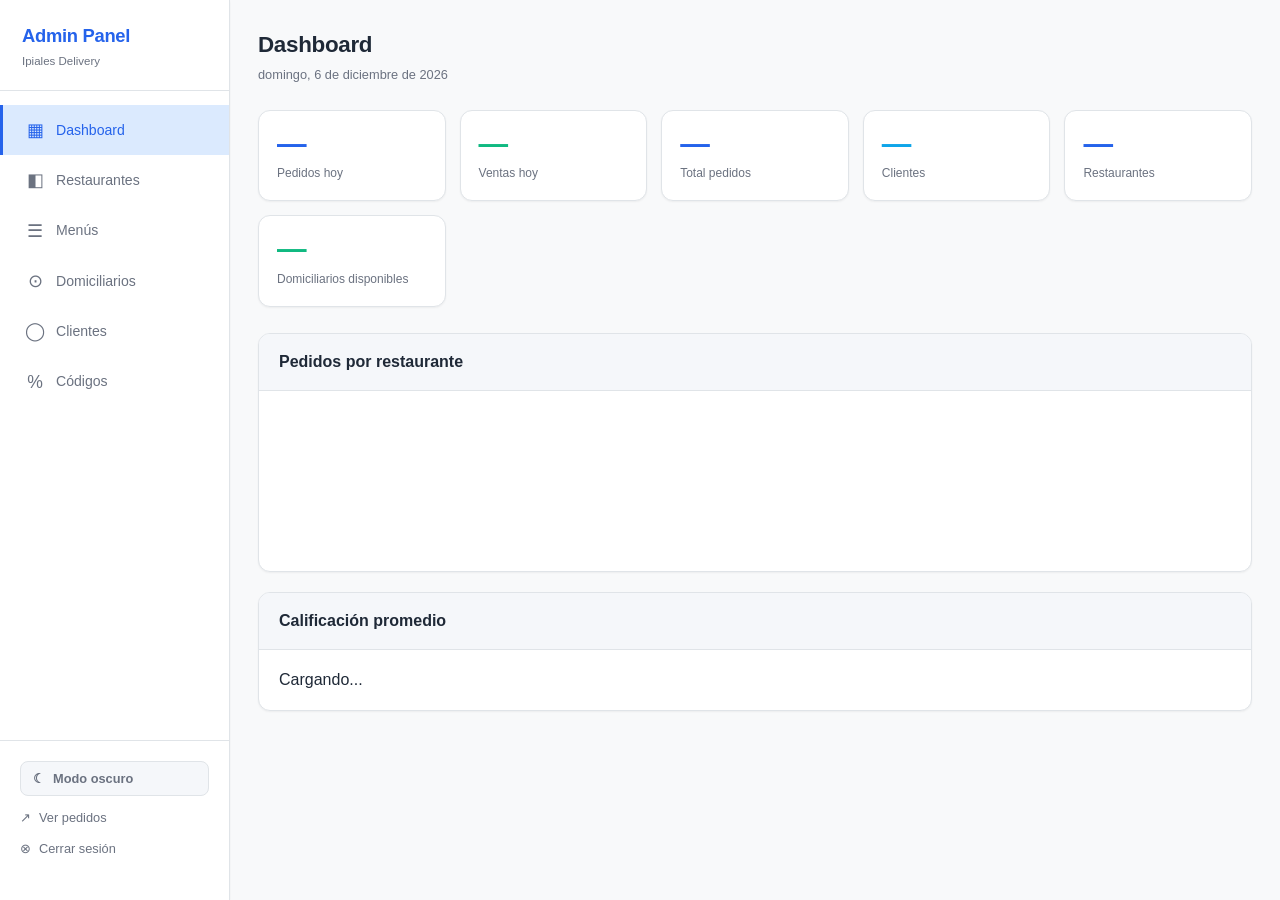
==== commit f57020b0: "Add files via upload" ====
--- a/static/admin.html
+++ b/static/admin.html
@@ -173,6 +173,7 @@
       <div class="nav-item" onclick="showTab('menu')" id="nav-menu"><span class="icon">☰</span> Menús</div>
       <div class="nav-item" onclick="showTab('domiciliarios')" id="nav-domiciliarios"><span class="icon">⊙</span> Domiciliarios</div>
       <div class="nav-item" onclick="showTab('clientes')" id="nav-clientes"><span class="icon">◯</span> Clientes</div>
+      <div class="nav-item" onclick="showTab('codigos')" id="nav-codigos"><span class="icon">%</span> Códigos</div>
     </nav>
     <div style="margin-top:auto;padding:20px;display:flex;flex-direction:column;gap:12px;border-top:1px solid var(--border)">
       <button class="theme-toggle" onclick="toggleTheme()" id="theme-toggle-btn"><span id="theme-toggle-icon">☾</span> <span id="theme-toggle-label">Modo oscuro</span></button>
@@ -264,6 +265,20 @@
         </table>
       </div>
     </div>
+
+    <!-- CÓDIGOS DE DESCUENTO -->
+    <div id="tab-codigos" style="display:none">
+      <div class="topbar">
+        <div><h2>Códigos de descuento</h2><p>Códigos de Caza Delivery o de un restaurante específico</p></div>
+        <button class="btn btn-primary" onclick="abrirModalCodigo()">+ Nuevo código</button>
+      </div>
+      <div class="section">
+        <table>
+          <thead><tr><th>Código</th><th>Aplica a</th><th>Descuento</th><th>Usos</th><th>Estado</th><th>Acciones</th></tr></thead>
+          <tbody id="tabla-codigos"><tr class="empty-row"><td colspan="6">Cargando...</td></tr></tbody>
+        </table>
+      </div>
+    </div>
   </main>
 </div>
 
@@ -320,6 +335,7 @@
   if (tab === "menu") { cargarRestaurantes(); cargarMenu(); }
   if (tab === "domiciliarios") cargarDomiciliarios();
   if (tab === "clientes") cargarClientes();
+  if (tab === "codigos") { cargarRestaurantes(); cargarCodigos(); }
 }
 
 async function api(method, path, body) {
@@ -461,6 +477,7 @@
     <div class="form-group"><label>Dirección</label><input id="f-dir" value="${r?.direccion||""}" placeholder="Cra 4 #15-32, Ipiales"></div>
     <div class="form-group"><label>Hora apertura (0-23)</label><input id="f-hi" type="number" min="0" max="23" value="${r?.hora_inicio??12}"></div>
     <div class="form-group"><label>Hora cierre (0-23)</label><input id="f-hf" type="number" min="0" max="23" value="${r?.hora_fin??23}"></div>
+    <div class="form-group"><label>Costo del domicilio (mismo valor que gana el domiciliario)</label><input id="f-costo-dom" type="number" min="0" value="${r?.costo_domicilio??3000}"></div>
     <div class="form-group">
       <label><input type="checkbox" id="f-usar-horario-semanal" ${r?.horario_semanal?"checked":""} onchange="toggleHorarioSemanal()"> Usar horario distinto por día de la semana (opcional)</label>
       <div id="horario-semanal-editor" style="margin-top:10px;display:${r?.horario_semanal?"block":"none"}">${renderHorarioEditor(r?.horario_semanal)}</div>
@@ -504,6 +521,7 @@
     direccion: document.getElementById("f-dir").value.trim(),
     hora_inicio: parseInt(document.getElementById("f-hi").value),
     hora_fin: parseInt(document.getElementById("f-hf").value),
+    costo_domicilio: parseInt(document.getElementById("f-costo-dom").value) || 3000,
     horario_semanal: document.getElementById("f-usar-horario-semanal").checked ? leerHorarioEditor() : null,
     panel_password: document.getElementById("f-pw-panel").value.trim(),
     whatsapp_notificacion: document.getElementById("f-whatsapp-notif").value.trim(),
@@ -709,6 +727,92 @@
   `).join("");
 }
 
+// ── CÓDIGOS DE DESCUENTO ──
+let codigosCache = [];
+function fmtDescuento(c) {
+  return c.tipo === "porcentaje" ? `${c.valor}%` : `$${Number(c.valor).toLocaleString("es-CO")}`;
+}
+async function cargarCodigos() {
+  const d = await api("GET", "/api/admin/codigos");
+  if (!d.ok) return;
+  codigosCache = d.data || [];
+  const tbody = document.getElementById("tabla-codigos");
+  if (!codigosCache.length) { tbody.innerHTML='<tr class="empty-row"><td colspan="6">No hay códigos creados</td></tr>'; return; }
+  tbody.innerHTML = codigosCache.map(c => {
+    const rest = restaurantes.find(r => r.id === c.restaurante_id);
+    const aplica = rest ? esc(rest.nombre) : "Caza Delivery (todos)";
+    const agotado = c.usos_restantes <= 0;
+    return `
+    <tr>
+      <td><strong>${esc(c.codigo)}</strong></td>
+      <td style="font-size:.8rem;color:var(--text2)">${aplica}</td>
+      <td>${fmtDescuento(c)}</td>
+      <td style="font-size:.8rem">${c.usos_restantes} / ${c.usos_totales}</td>
+      <td><span class="badge ${c.activo && !agotado ? "badge-green" : "badge-red"}">${c.activo && !agotado ? "Activo" : (agotado ? "Agotado" : "Inactivo")}</span></td>
+      <td>
+        <div style="display:flex;gap:6px">
+          <button class="btn btn-ghost btn-sm btn-icon" title="Editar" onclick='abrirModalCodigo(${JSON.stringify(c)})'>✎</button>
+          <button class="btn btn-danger btn-sm btn-icon" title="Eliminar" onclick="eliminarCodigo(${c.id})">✕</button>
+        </div>
+      </td>
+    </tr>
+  `; }).join("");
+}
+
+function abrirModalCodigo(c) {
+  const esEditar = !!c;
+  document.getElementById("modal-content").innerHTML = `
+    <h3>${esEditar ? "Editar" : "Nuevo"} código de descuento</h3>
+    <div class="form-group"><label>Código</label><input id="f-cod-texto" value="${c?.codigo||""}" placeholder="CAZA10" ${esEditar?"disabled":""} style="text-transform:uppercase"></div>
+    <div class="form-group">
+      <label>Aplica a</label>
+      <select id="f-cod-restaurante">
+        <option value="">Caza Delivery (todos los restaurantes)</option>
+        ${restaurantes.map(r => `<option value="${r.id}" ${c?.restaurante_id===r.id?"selected":""}>${esc(r.nombre)}</option>`).join("")}
+      </select>
+    </div>
+    <div class="form-group">
+      <label>Tipo de descuento</label>
+      <select id="f-cod-tipo">
+        <option value="porcentaje" ${(!c||c?.tipo==="porcentaje")?"selected":""}>Porcentaje (%)</option>
+        <option value="fijo" ${c?.tipo==="fijo"?"selected":""}>Monto fijo ($)</option>
+      </select>
+    </div>
+    <div class="form-group"><label>Valor</label><input id="f-cod-valor" type="number" min="0" value="${c?.valor??10}" placeholder="10"></div>
+    <div class="form-group"><label>Usos totales disponibles</label><input id="f-cod-usos" type="number" min="1" value="${c?.usos_totales??50}"></div>
+    <div class="modal-btns">
+      <button class="btn btn-ghost" onclick="cerrarModal()">Cancelar</button>
+      <button class="btn btn-primary" onclick="guardarCodigo(${esEditar}, ${c?.id||"null"})">Guardar</button>
+    </div>
+  `;
+  document.getElementById("modal-overlay").style.display = "flex";
+}
+
+async function guardarCodigo(esEditar, id) {
+  const datos = {
+    codigo: document.getElementById("f-cod-texto").value.trim(),
+    restaurante_id: document.getElementById("f-cod-restaurante").value || null,
+    tipo: document.getElementById("f-cod-tipo").value,
+    valor: parseFloat(document.getElementById("f-cod-valor").value) || 0,
+    usos_totales: parseInt(document.getElementById("f-cod-usos").value) || 1,
+  };
+  let d;
+  if (esEditar) {
+    d = await fetch(`/api/admin/codigos/${id}`, {method:"PUT",headers:{"Content-Type":"application/json"},body:JSON.stringify(datos)}).then(r=>r.json());
+  } else {
+    d = await api("POST", "/api/admin/codigos", datos);
+  }
+  if (d.ok) { toast("Guardado correctamente","success"); cerrarModal(); cargarCodigos(); }
+  else toast(d.msg||"Error","error");
+}
+
+async function eliminarCodigo(id) {
+  if (!confirm("¿Eliminar este código de descuento?")) return;
+  const d = await fetch(`/api/admin/codigos/${id}`, {method:"DELETE"}).then(r=>r.json());
+  if (d.ok) { toast("Eliminado correctamente","success"); cargarCodigos(); }
+  else toast(d.msg||"Error","error");
+}
+
 function cerrarModal() { document.getElementById("modal-overlay").style.display = "none"; }
 
 async function cerrarSesion() {
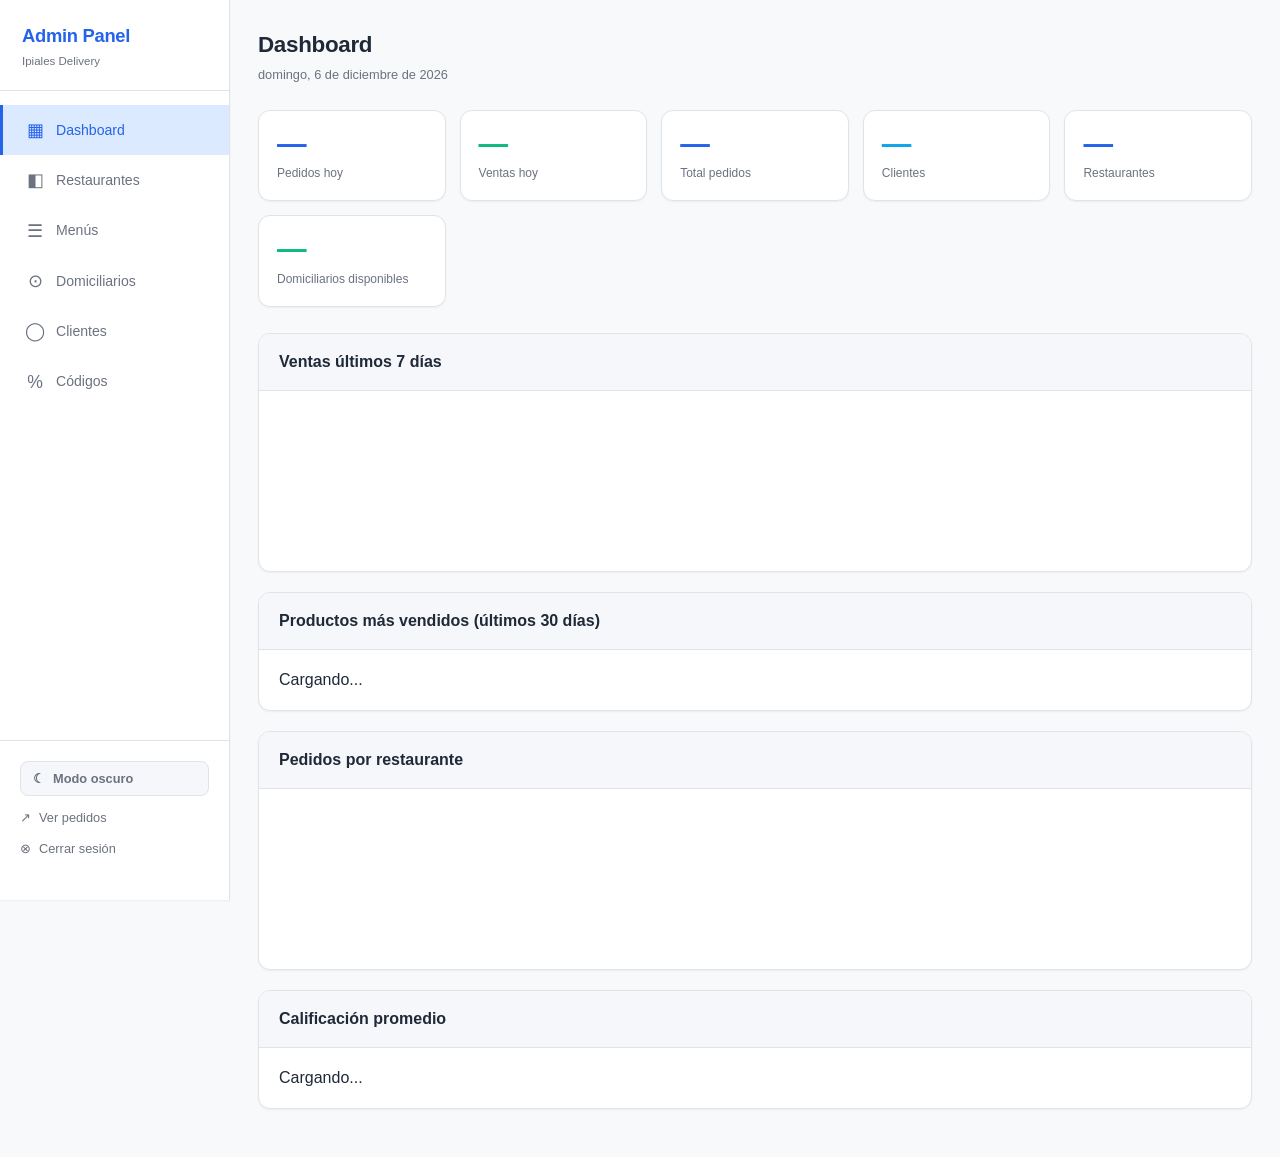
==== commit 8c32758a: "Add files via upload" ====
--- a/static/admin.html
+++ b/static/admin.html
@@ -133,16 +133,17 @@
     -webkit-overflow-scrolling:touch;
   }
   .sidebar-logo{display:none}
-  .sidebar nav{display:flex;flex-direction:row;gap:4px}
+  .sidebar nav{display:flex;flex-direction:row;gap:0}
   .nav-item{
     flex-direction:column;
-    gap:3px;
-    padding:8px 12px;
+    gap:2px;
+    padding:7px 7px;
     border-left:none;
     border-bottom:3px solid transparent;
     white-space:nowrap;
-    font-size:.7rem;
+    font-size:.62rem;
   }
+  .nav-item .icon{font-size:1rem}
   .nav-item.active{border-left-color:transparent;border-bottom-color:var(--accent)}
   .sidebar>div:last-child{margin-top:0!important;margin-left:auto;white-space:nowrap}
   .main{margin-left:0;padding:16px}
@@ -196,6 +197,14 @@
         <div class="stat-card green"><div class="num" id="s-doms-disp">—</div><div class="lbl">Domiciliarios disponibles</div></div>
       </div>
       <div class="section">
+        <div class="section-header"><h3>Ventas últimos 7 días</h3></div>
+        <div class="section-body"><div class="chart-bars" id="chart-ventas-dia"></div></div>
+      </div>
+      <div class="section">
+        <div class="section-header"><h3>Productos más vendidos (últimos 30 días)</h3></div>
+        <div class="section-body" id="top-productos-list">Cargando...</div>
+      </div>
+      <div class="section">
         <div class="section-header"><h3>Pedidos por restaurante</h3></div>
         <div class="section-body"><div class="chart-bars" id="chart-rest"></div></div>
       </div>
@@ -358,6 +367,33 @@
   document.getElementById("s-clientes").textContent = s.total_clientes;
   document.getElementById("s-restaurantes").textContent = s.total_restaurantes;
   document.getElementById("s-doms-disp").textContent = s.domiciliarios_disponibles;
+
+  // Ventas por día (últimos 7 días)
+  const chartDia = document.getElementById("chart-ventas-dia");
+  const porDia = s.ventas_por_dia || [];
+  const maxDia = Math.max(...porDia.map(v => v.total), 1);
+  chartDia.innerHTML = porDia.map(v => {
+    const fecha = new Date(v.dia + "T12:00:00");
+    const lbl = fecha.toLocaleDateString("es-CO", {weekday:"short"});
+    return `
+    <div class="bar-wrap">
+      <div class="bar-val">${v.total > 0 ? "$"+Math.round(v.total).toLocaleString("es-CO") : ""}</div>
+      <div class="bar" style="height:${Math.max((v.total/maxDia)*100,4)}px"></div>
+      <div class="bar-lbl">${esc(lbl)}</div>
+    </div>`;
+  }).join("") || "<p style='color:var(--text2);font-size:.85rem'>Sin datos aún</p>";
+
+  // Productos más vendidos
+  const topList = document.getElementById("top-productos-list");
+  const topProductos = s.top_productos || [];
+  topList.innerHTML = topProductos.length
+    ? topProductos.map(([nombre, cant]) => `
+        <div style="display:flex;justify-content:space-between;padding:8px 0;border-bottom:1px solid var(--border);font-size:.85rem">
+          <span>${esc(nombre)}</span>
+          <span style="color:var(--accent);font-weight:700">${esc(cant)}x</span>
+        </div>
+      `).join("")
+    : "<p style='color:var(--text2);font-size:.85rem'>Aún no hay suficientes datos</p>";
 
   // Chart
   const chart = document.getElementById("chart-rest");
@@ -478,12 +514,15 @@
     <div class="form-group"><label>Hora apertura (0-23)</label><input id="f-hi" type="number" min="0" max="23" value="${r?.hora_inicio??12}"></div>
     <div class="form-group"><label>Hora cierre (0-23)</label><input id="f-hf" type="number" min="0" max="23" value="${r?.hora_fin??23}"></div>
     <div class="form-group"><label>Costo del domicilio (mismo valor que gana el domiciliario)</label><input id="f-costo-dom" type="number" min="0" value="${r?.costo_domicilio??3000}"></div>
+    <div class="form-group"><label>Ubicación del restaurante (link de Google Maps)</label><input id="f-ubicacion-gps" value="${r?.ubicacion_gps||""}" placeholder="https://maps.google.com/?q=0.8264,-77.6413"></div>
+    <div class="form-group"><label>Radio máximo de domicilio (km)</label><input id="f-radio-domicilio" type="number" min="0" step="0.5" value="${r?.radio_domicilio_km??8}"></div>
+    <p style="font-size:.72rem;color:var(--text2);margin:-8px 0 14px">Para sacar el link: busca la dirección en Google Maps, toca "Compartir" y copia el link. Si dejas la ubicación vacía, no se valida ningún radio (igual que antes). El radio solo aplica cuando el cliente comparte su ubicación por WhatsApp — direcciones escritas a mano no se validan.</p>
     <div class="form-group">
       <label><input type="checkbox" id="f-usar-horario-semanal" ${r?.horario_semanal?"checked":""} onchange="toggleHorarioSemanal()"> Usar horario distinto por día de la semana (opcional)</label>
       <div id="horario-semanal-editor" style="margin-top:10px;display:${r?.horario_semanal?"block":"none"}">${renderHorarioEditor(r?.horario_semanal)}</div>
     </div>
     <div class="form-group"><label>Contraseña del panel del restaurante (opcional)</label><input id="f-pw-panel" value="${r?.panel_password||""}" placeholder="Deja vacío para no darle panel propio"></div>
-    <div class="form-group"><label>WhatsApp del restaurante para avisos de pedido (opcional)</label><input id="f-whatsapp-notif" value="${r?.whatsapp_notificacion||""}" placeholder="573145274437 (con código país, sin +)"></div>
+    <div class="form-group"><label>WhatsApp del restaurante para avisos de pedido (opcional)</label><input id="f-whatsapp-notif" value="${r?.whatsapp_notificacion||""}" placeholder="573145274437 (con código país, sin +)"><p style="font-size:.72rem;color:var(--text2);margin-top:6px">¿Varios números? Sepáralos con coma, ej: 573145274437,573167731698</p></div>
     <div class="form-group"><label>Número de Nequi para recibir pagos (opcional)</label><input id="f-nequi" value="${r?.nequi_numero||""}" placeholder="3145274437"></div>
     <div class="form-group"><label>Llave Bre-B para recibir pagos (opcional)</label><input id="f-bre-b" value="${r?.llave_bre_b||""}" placeholder="3145274437 o la llave que uses"></div>
     <p style="font-size:.72rem;color:var(--text2);margin:-8px 0 14px">Si dejas alguno vacío, el bot no lo ofrecerá como opción de pago al cliente. El pago en efectivo siempre está disponible.</p>
@@ -522,6 +561,8 @@
     hora_inicio: parseInt(document.getElementById("f-hi").value),
     hora_fin: parseInt(document.getElementById("f-hf").value),
     costo_domicilio: parseInt(document.getElementById("f-costo-dom").value) || 3000,
+    ubicacion_gps: document.getElementById("f-ubicacion-gps").value.trim(),
+    radio_domicilio_km: parseFloat(document.getElementById("f-radio-domicilio").value) || 8,
     horario_semanal: document.getElementById("f-usar-horario-semanal").checked ? leerHorarioEditor() : null,
     panel_password: document.getElementById("f-pw-panel").value.trim(),
     whatsapp_notificacion: document.getElementById("f-whatsapp-notif").value.trim(),
@@ -730,7 +771,8 @@
 // ── CÓDIGOS DE DESCUENTO ──
 let codigosCache = [];
 function fmtDescuento(c) {
-  return c.tipo === "porcentaje" ? `${c.valor}%` : `$${Number(c.valor).toLocaleString("es-CO")}`;
+  const base = c.tipo === "porcentaje" ? `${c.valor}%` : `$${Number(c.valor).toLocaleString("es-CO")}`;
+  return c.aplica_a === "domicilio" ? `${base} domicilio` : base;
 }
 async function cargarCodigos() {
   const d = await api("GET", "/api/admin/codigos");
@@ -746,7 +788,7 @@
     <tr>
       <td><strong>${esc(c.codigo)}</strong></td>
       <td style="font-size:.8rem;color:var(--text2)">${aplica}</td>
-      <td>${fmtDescuento(c)}</td>
+      <td>${fmtDescuento(c)}${c.monto_minimo > 0 ? `<br><span style="font-size:.72rem;color:var(--text3)">mín. $${Number(c.monto_minimo).toLocaleString("es-CO")}</span>` : ""}</td>
       <td style="font-size:.8rem">${c.usos_restantes} / ${c.usos_totales}</td>
       <td><span class="badge ${c.activo && !agotado ? "badge-green" : "badge-red"}">${c.activo && !agotado ? "Activo" : (agotado ? "Agotado" : "Inactivo")}</span></td>
       <td>
@@ -772,14 +814,23 @@
       </select>
     </div>
     <div class="form-group">
+      <label>Aplica a</label>
+      <select id="f-cod-aplica-a">
+        <option value="total" ${(!c||c?.aplica_a==="total"||!c?.aplica_a)?"selected":""}>Total del pedido</option>
+        <option value="domicilio" ${c?.aplica_a==="domicilio"?"selected":""}>Costo del domicilio (nunca más del costo real)</option>
+      </select>
+    </div>
+    <div class="form-group">
       <label>Tipo de descuento</label>
       <select id="f-cod-tipo">
         <option value="porcentaje" ${(!c||c?.tipo==="porcentaje")?"selected":""}>Porcentaje (%)</option>
         <option value="fijo" ${c?.tipo==="fijo"?"selected":""}>Monto fijo ($)</option>
       </select>
     </div>
-    <div class="form-group"><label>Valor</label><input id="f-cod-valor" type="number" min="0" value="${c?.valor??10}" placeholder="10"></div>
+    <div class="form-group"><label>Valor (100% si aplica a domicilio = domicilio gratis)</label><input id="f-cod-valor" type="number" min="0" value="${c?.valor??10}" placeholder="10"></div>
     <div class="form-group"><label>Usos totales disponibles</label><input id="f-cod-usos" type="number" min="1" value="${c?.usos_totales??50}"></div>
+    <div class="form-group"><label>Monto mínimo de compra (opcional)</label><input id="f-cod-minimo" type="number" min="0" value="${c?.monto_minimo??0}" placeholder="0 = sin mínimo"></div>
+    <div class="form-group"><label>Fecha de expiración (opcional)</label><input id="f-cod-expira" type="date" value="${c?.fecha_expiracion ? String(c.fecha_expiracion).slice(0,10) : ""}"></div>
     <div class="modal-btns">
       <button class="btn btn-ghost" onclick="cerrarModal()">Cancelar</button>
       <button class="btn btn-primary" onclick="guardarCodigo(${esEditar}, ${c?.id||"null"})">Guardar</button>
@@ -795,6 +846,9 @@
     tipo: document.getElementById("f-cod-tipo").value,
     valor: parseFloat(document.getElementById("f-cod-valor").value) || 0,
     usos_totales: parseInt(document.getElementById("f-cod-usos").value) || 1,
+    monto_minimo: parseFloat(document.getElementById("f-cod-minimo").value) || 0,
+    aplica_a: document.getElementById("f-cod-aplica-a").value,
+    fecha_expiracion: document.getElementById("f-cod-expira").value || null,
   };
   let d;
   if (esEditar) {
